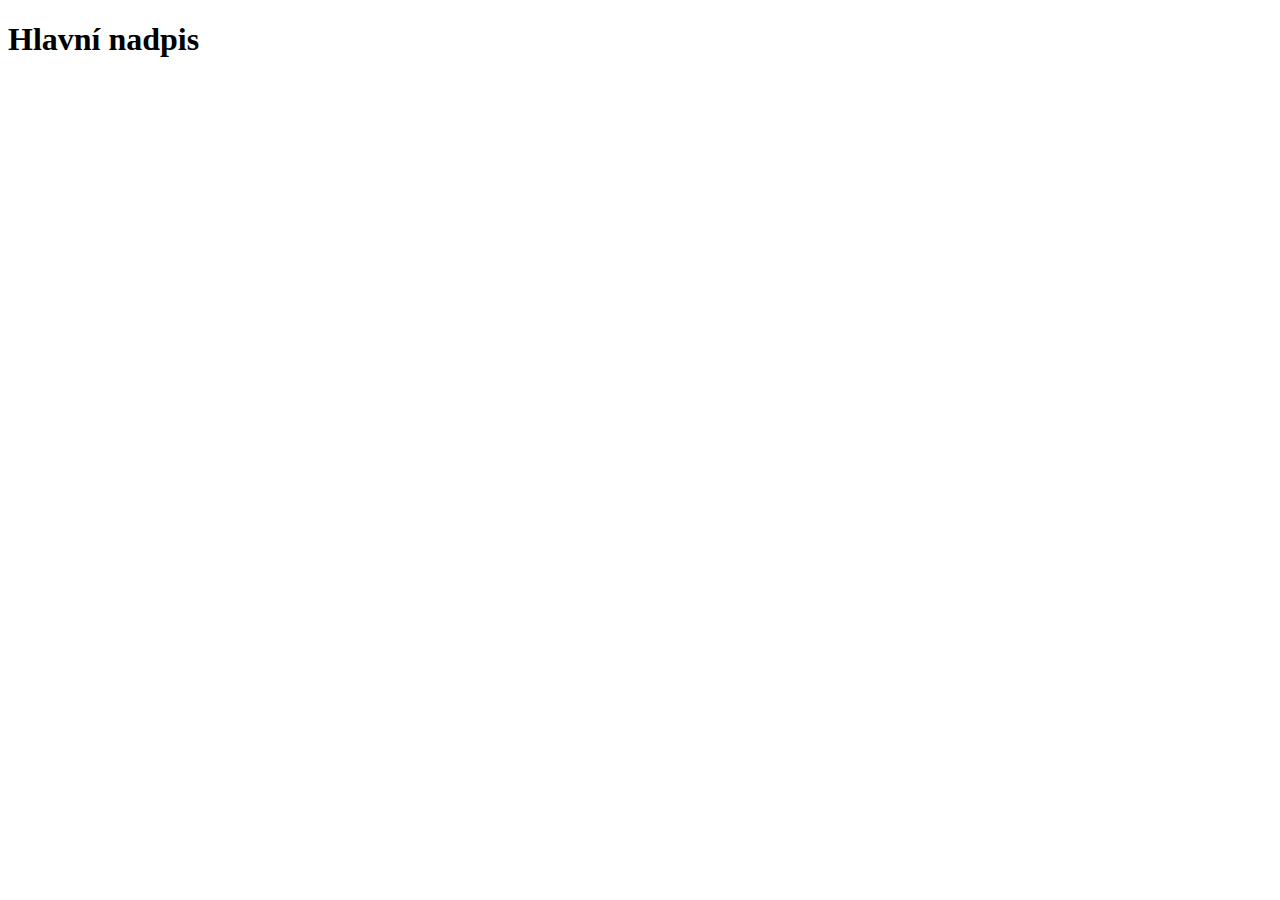
==== index.html @ 8966970f "Nahrani stylu" ====
<!DOCTYPE html>
<html lang="en">
<head>
    <meta charset="UTF-8">
    <meta http-equiv="X-UA-Compatible" content="IE=edge">
    <meta name="viewport" content="width=device-width, initial-scale=1.0">
    <title>House Fix</title>
</head>
<body>
    <h1>Hlavní nadpis</h1>
    
</body>
</html>
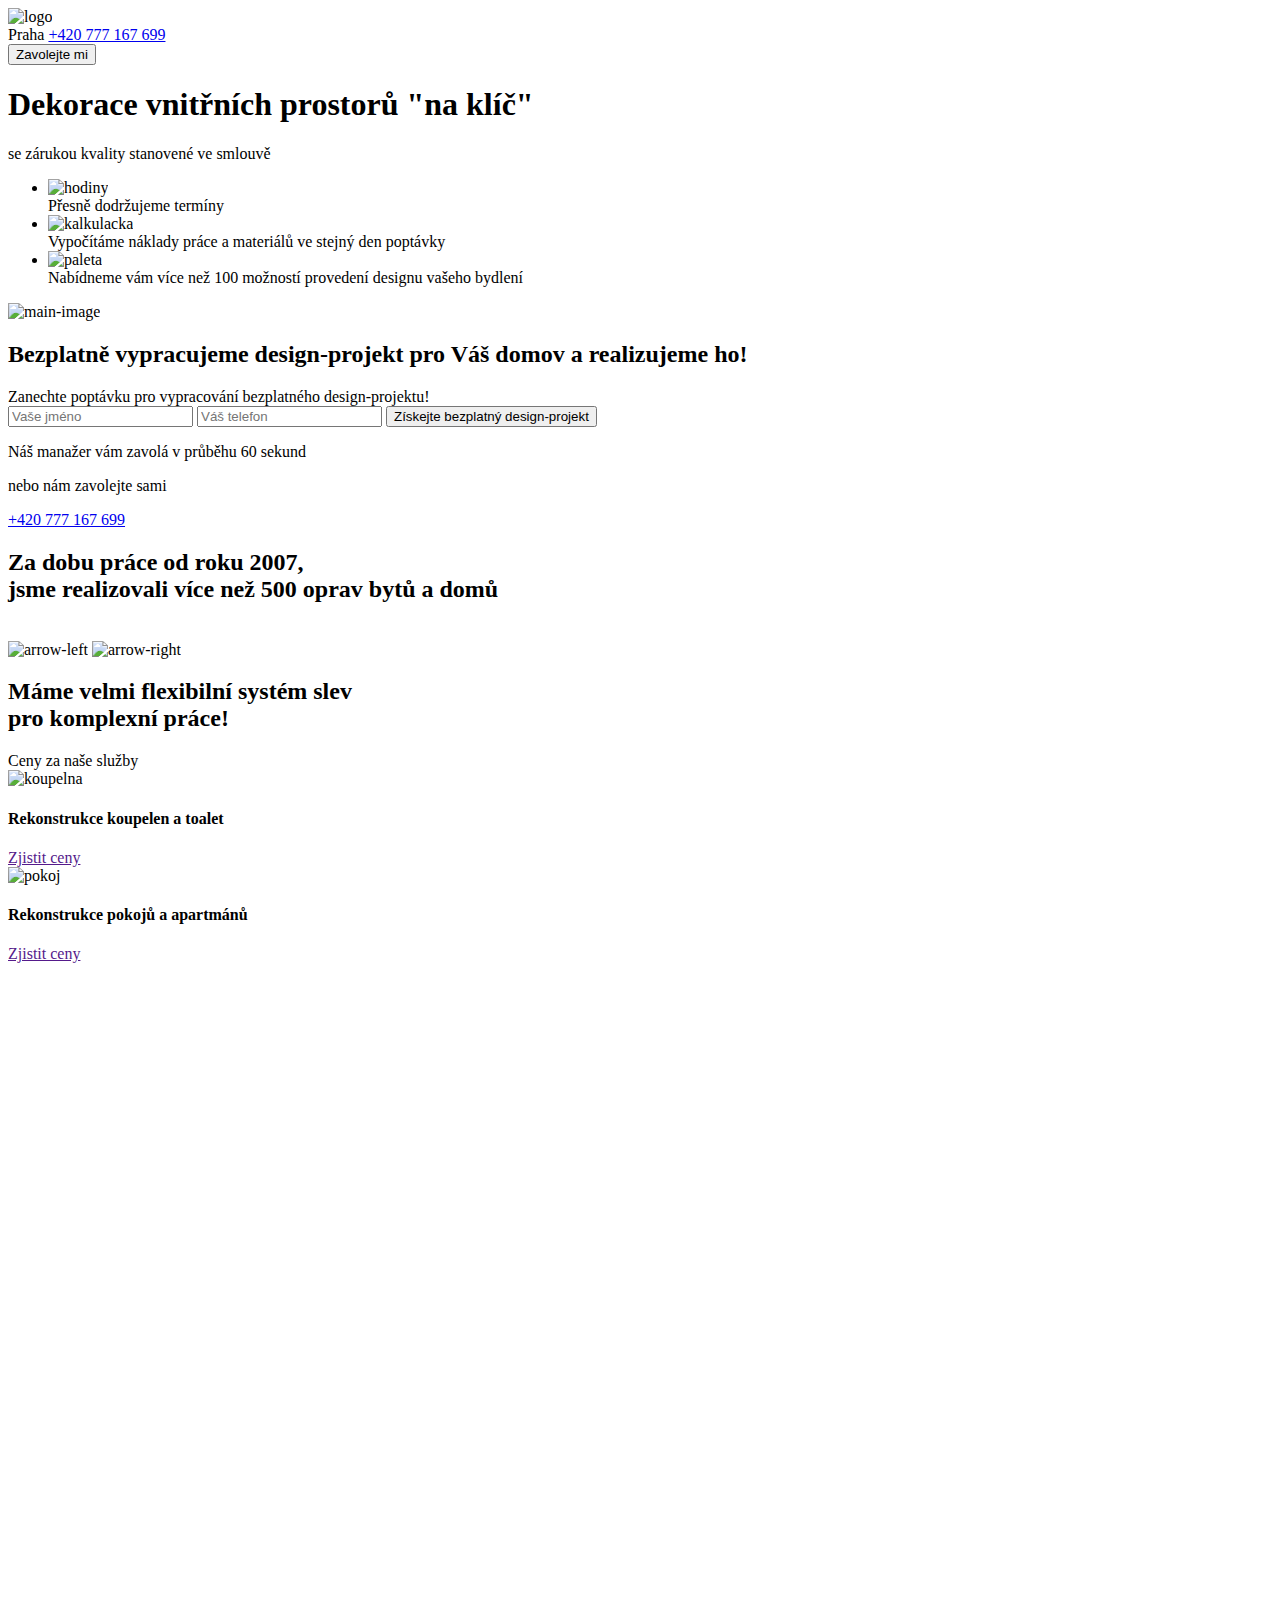
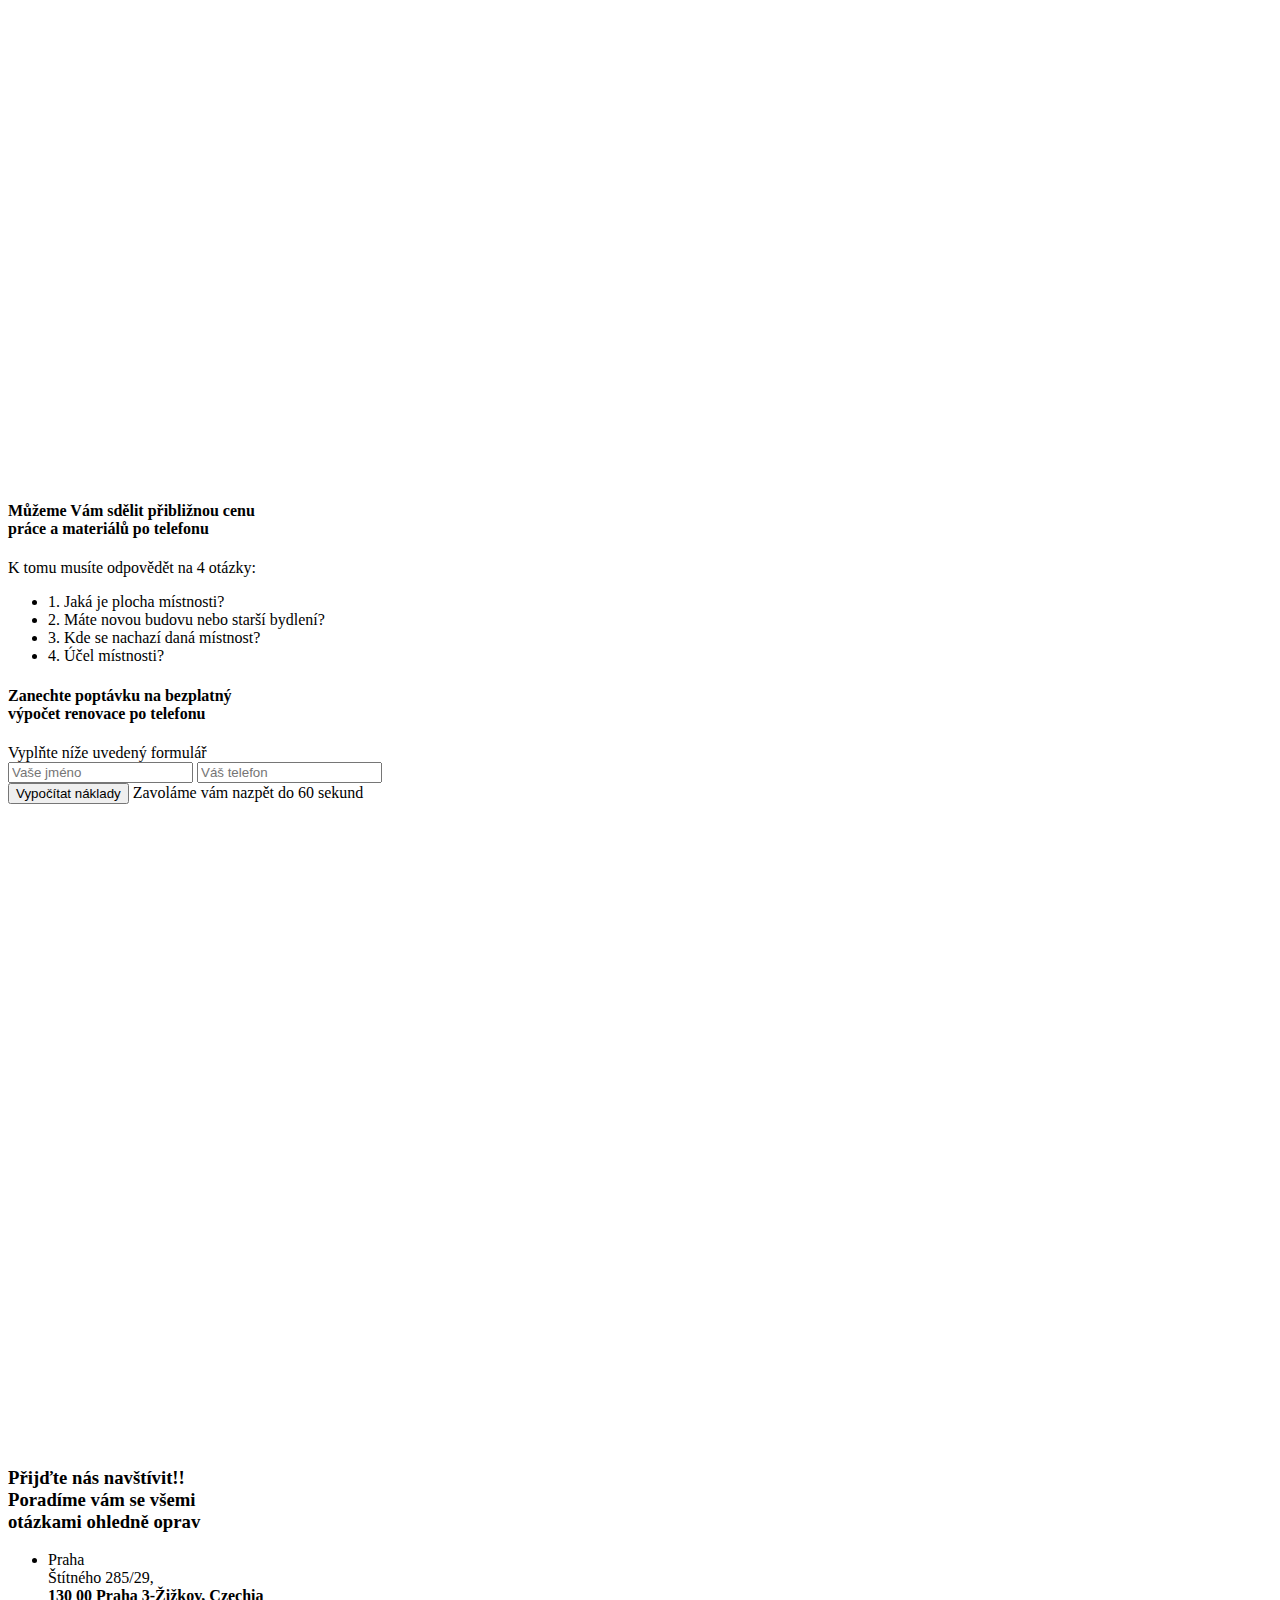
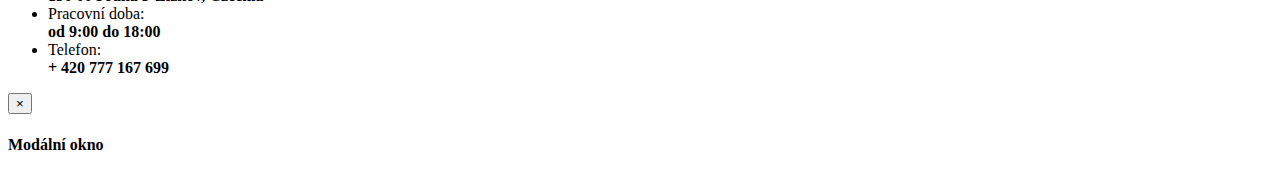
==== commit f7fadfd7: "vse ok" ====
--- a/index.html
+++ b/index.html
@@ -1,13 +1,351 @@
 <!DOCTYPE html>
-<html lang="en">
+<html lang="cz">
 <head>
     <meta charset="UTF-8">
     <meta http-equiv="X-UA-Compatible" content="IE=edge">
     <meta name="viewport" content="width=device-width, initial-scale=1.0">
     <title>House Fix</title>
+     <link rel="stylesheet" href="css/normalize.css">
+     <link rel="stylesheet" href="css/slick.css">
+     <link rel="stylesheet" href="css/style.css">
+     <link rel="stylesheet" href="css/animate.min.css">
+     <link rel="stylesheet" href="https://cdnjs.cloudflare.com/ajax/libs/font-awesome/6.2.1/css/all.min.css" integrity="sha512-MV7K8+y+gLIBoVD59lQIYicR65iaqukzvf/nwasF0nqhPay5w/9lJmVM2hMDcnK1OnMGCdVK+iQrJ7lzPJQd1w==" crossorigin="anonymous" referrerpolicy="no-referrer" />
 </head>
 <body>
-    <h1>Hlavní nadpis</h1>
-    
+    <header class="header">
+        <div class="container">
+            <div class="header-block">
+                <div class="header__logo wow animate__animated animate__bounceIn">
+                <img src="img/logo.png" alt="logo">
+                </div>
+                <div class="header-info">
+                <div class="header__contacts">
+                    <span class="header__address">Praha</span>
+                    <a href="tel:+420777167699" class="header__phone">+420 777 167 699</a>
+                </div>
+                <button class="button header__button" id="button">Zavolejte mi</button>
+            </div>
+            </div>
+        </div>
+    </header>
+
+    <main>
+        <section class="main">
+            <div class="container">
+                <div class="main-block">
+                    <div class="main-text wow animate__animated animate__backInLeft">
+                        <h1 class="main-text__title">Dekorace vnitřních prostorů "na klíč"</h1>
+                        <span class="main-text__subtitle">se zárukou kvality stanovené ve smlouvě</span>  
+                        <ul class="main-list">
+                            <li class="main-list-item">
+                                <div class="main-list__image"><img src="img/1.png" alt="hodiny"></div>
+                                <span class="main-list__text">Přesně dodržujeme termíny</span>
+                            </li>
+                            <li class="main-list-item">
+                                <div class="main-list__image"><img src="img/2.png" alt="kalkulacka"></div>
+                                <span class="main-list__text">Vypočítáme náklady práce a materiálů ve stejný den poptávky</span>
+                            </li>
+                            <li class="main-list-item">
+                                <div class="main-list__image"><img src="img/3.png" alt="paleta"></div>
+                                <span class="main-list__text">Nabídneme vám více než 100 možností provedení designu vašeho bydlení</span>
+                            </li>
+                        </ul>                         
+                    </div>
+                        <img class="main-image wow animate__animated animate__backInRight" src="img/main-image.png" alt="main-image">
+                </div>
+            </div>
+        </section>
+
+
+
+
+        <section class="offer">
+            <div class="container">
+                <div class="offer-block">
+                    <h2 class="offer-title">Bezplatně vypracujeme design-projekt pro Váš domov a realizujeme ho!</h2>
+                    <span class="offer-subtitle">Zanechte poptávku pro vypracování bezplatného design-projektu!</span>
+                    <form action="" class="form offer__form">
+                        <input type="text" class="input offer__input" placeholder="Vaše jméno">
+                        <input type="tel" class="input offer__input" placeholder="Váš telefon">
+                        <button class="button offer__button">Získejte bezplatný design-projekt</button>
+                    </form>
+                    <div class="offer-descryption">
+                        <div class="offer-desc">
+                            <p class="offer-desc">Náš manažer vám zavolá v průběhu 60 sekund</p>
+                        </div>
+                        <div class="offer-contacts">
+                            <p class="offer-text">nebo nám zavolejte sami</p>
+                            <a href="tel:+420777167699" class="offer-phone">+420 777 167 699</a>
+                        </div>
+                    </div>
+                </div>
+            </div>
+        </section>
+
+        <section class="portfolio">
+            <div class="container">
+                <h2 class="portfolio-title wow animate__animated animate__fadeInUp">Za dobu práce od roku 2007, <br> jsme realizovali více než 500 oprav bytů a domů</h2>
+                <div class="slider">
+                    <img class="slider-item" src="img/portolio1.jpg" alt="portfolio1">
+                    <img class="slider-item" src="img/portfolio2.jpg" alt="portfolio2">
+                    <img class="slider-item" src="img/portfolio3.jpg" alt="portfolio3">
+                    <img class="slider-item" src="img/portolio1.jpg" alt="portfolio1"> 
+                    <img class="slider-item" src="img/portfolio2.jpg" alt="portfolio2">
+                    <img class="slider-item" src="img/portfolio3.jpg" alt="portfolio3">
+                </div>
+                <div class="portfolio-arrows">
+                    <img class="arrow-left" src="img/arrow-left.png" alt="arrow-left">
+                    <img class="arrow-right" src="img/arrow-right.png" alt="arrow-right">
+                </div>
+            </div>
+        </section>
+
+
+
+        <section class="price">
+            <div class="container">
+                <h2 class="price-title">Máme velmi flexibilní systém slev <br> pro komplexní práce!</h2>
+                <span class="price-subtitle">Ceny za naše služby</span>
+                <div class="cards">
+                    <div class="card wow animate__animated animate__fadeInUp" data-wow-delay="0.1s">
+                        <div class="card-image">
+                            <img src="img/price1.jpg" alt="koupelna">
+                        </div>
+                        <div class="card-title">
+                            <h4>Rekonstrukce koupelen a toalet</h4>
+                        </div>
+                        <div class="card-link">
+                            <a href="">Zjistit ceny</a>
+                        </div>
+                    </div>
+                    <div class="card wow animate__animated animate__fadeInUp" data-wow-delay="0.2s">
+                        <div class="card-image">
+                            <img src="img/price2.jpg" alt="pokoj">
+                        </div>
+                        <div class="card-title">
+                            <h4>Rekonstrukce pokojů a apartmánů</h4>
+                        </div>
+                        <div class="card-link">
+                            <a href="">Zjistit ceny</a>
+                        </div>
+                    </div>
+                    <div class="card wow animate__animated animate__fadeInUp" data-wow-delay="0.3s">
+                        <div class="card-image">
+                            <img src="img/price3.jpg" alt="kancelar">
+                        </div>
+                        <div class="card-title">
+                            <h4>Výzdoba kancelářských prostorů</h4>
+                        </div>
+                        <div class="card-link">
+                            <a href="">Zjistit ceny</a>
+                        </div>
+                    </div>
+                    <div class="card wow animate__animated animate__fadeInUp" data-wow-delay="0.4s">
+                        <div class="card-image">
+                            <img src="img/price4.jpg" alt="budova">
+                        </div>
+                        <div class="card-title">
+                            <h4>Rekonstrukce v nových budovách</h4>
+                        </div>
+                        <div class="card-link">
+                            <a href="">Zjistit ceny</a>
+                        </div>
+                    </div>
+                    <div class="card wow animate__animated animate__fadeInUp" data-wow-delay="0.5s">
+                        <div class="card-image">
+                            <img src="img/price5.jpg" alt="kuchyn">
+                        </div>
+                        <div class="card-title">
+                            <h4>Renovace kuchyní</h4>
+                        </div>
+                        <div class="card-link">
+                            <a href="">Zjistit ceny</a>
+                        </div>
+                    </div>
+                    <div class="card wow animate__animated animate__fadeInUp" data-wow-delay="0.6s">
+                        <div class="card-image">
+                            <img src="img/price6.jpg" alt="chalupa">
+                        </div>
+                        <div class="card-title">
+                            <h4>Opravy chat a chalup</h4>
+                        </div>
+                        <div class="card-link">
+                            <a href="">Zjistit ceny</a>
+                        </div>
+                    </div>
+                </div>
+            </div>
+        </section>
+    
+    
+    
+
+        <section class="steps">
+            <div class="container">
+                <h2 class="steps-title wow animate__animated animate__bounceInLeft">Naši experti jsou připraveni k změření <br> kdykoli se Vám to hodí</h2>
+                <span class="steps-subtitle wow animate__animated animate__bounceInLeft"  data-wow-delay="1s" >5 kroků k renovaci</span>
+                <div class="icons">
+                    <div class="icon wow animate__animated animate__zoomInDown" data-wow-delay="1s">
+                        <div class="icon-image"><img  src="img/steps1.svg" alt="headset"></div>              
+                        <span class="icon-text">Voláte nám nebo zanecháváte požadavek</span>
+                    </div>
+                    <div class="icon wow animate__animated animate__zoomInDown" data-wow-delay="2s">
+                        <div class="icon-image"><img src="img/steps2.svg" alt="hodiny"></div>
+                        <span class="icon-text">Dohodneme se na čase pro změření vašeho objektu</span>
+                    </div>
+                    <div class="icon wow animate__animated animate__zoomInDown" data-wow-delay="3s">
+                        <div class="icon-image"><img src="img/steps3.svg" alt="penize"></div>
+                        
+                        <span class="icon-text">Vypočítáme rozpočet a schválíme ho s vámi</span>
+                    </div>
+                    <div class="icon wow animate__animated animate__zoomInDown" data-wow-delay="4s">
+                    <div class="icon-image"><img src="img/steps4.svg" alt="smlouva"></div>
+                        <span class="icon-text">Podepíšeme smlouvu a nakoupíme materiál za výhodnou cenu</span>
+                    </div>
+                    <div class="icon wow animate__animated animate__zoomInDown" data-wow-delay="5s">
+                        <div class="icon-image"><img src="img/steps5.svg" alt="cas"></div>
+                        <span class="icon-text">Provádíme opravy v uvedeném termínu</span>
+                    </div>
+                </div>
+            </div>
+        </section>
+    
+        <section class="notice">
+            <div class="container">
+                <h2 class="notice-title wow animate__animated animate__swing" data-wow-delay="3s">Oprava Vás bude stát levněji, protože <br> používáme kvalitní materiály za velkoobchodní ceny</h2>
+            </div>
+        </section>  
+        
+        
+        <section class="benefits">
+            <div class="container">
+                <div class="benefits-block wow animate__animated animate__lightSpeedInLeft">
+                    <div class="benefit">
+                        <span class="benefit-text">Pomůžeme vám zakoupit veškeré materiály za velkoobchodní ceny u pro prověřených dodavatelů</span>
+                        <img class="benefit-image" src="img/benefits1.png" alt="benefits1">
+                    </div>
+                    <div class="benefit">
+                        <span class="benefit-text">Uděláme Vám <strong>maximální slevu</strong>  u našich partnerů na nákup materiálů</span>
+                        <img class="benefit-image" src="img/benefits2.png" alt="benefits2">
+                    </div>
+                    <div class="benefit">
+                        <span class="benefit-text">Vše, co nedokážete najít v obchodech - pomůžeme objednat <strong>u prověřených dodavatelů</strong></span>
+                        <img class="benefit-image" src="img/benefits3.png" alt="benefits3">
+                    </div>
+                </div>
+                <div class="documents">
+                    <h2 class="documents-title wow animate__animated animate__jackInTheBox">Všechny naše povinnosti jsou <br> detailně propsané ve smlouvě</h2>
+                    <div class="documents-block wow animate__animated animate__rollIn">
+                        <div class="document">
+                            <img class="document-image" src="img/documents1 (1).png" alt="document1">
+                            <span class="document-text"><br> Záruka kvality <br> provedené práce</span>
+                        </div>
+                        <div class="document">
+                            <img class="document-image" src="img/documents2 (1).png" alt="document2">
+                            <span class="document-text"><br> Záruka na fixované ceny <br> Druhy práce a jejich ceny <br> jsou propsané ve smlouvě</span>
+                        </div>
+                        <div class="document">
+                            <img class="document-image" src="img/documents3 (1).png" alt="document3">
+                            <span class="document-text"><br> Garance na přesné dodržení <br> termínů a zodpovědnosti <br> za nesplnění</span>
+                        </div>
+                    </div>
+                </div>
+            </div>
+        </section>
+        <section class="brief">
+            <div class="container">
+                <div class="brief-block">
+                    <div class="brief-interview">
+                        <h4 class="brief-title">Můžeme Vám sdělit přibližnou cenu <br> práce a materiálů po telefonu</h4>
+                        <p class="brief-subtitle">K tomu musíte odpovědět na 4 otázky:</p>
+                        <div class="interview-list">
+                        <ul class="list">
+                            <li class="list-item">
+                                <span class="list-item__counter">
+                                    1.
+                                </span>
+                                <span class="list-item__text">
+                                    Jaká je plocha místnosti?
+                                </span>
+                            </li>
+                            <li class="list-item">
+                                <span class="list-item__counter">
+                                    2.
+                                </span>
+                                <span class="list-item__text">
+                                    Máte novou budovu nebo starší bydlení?
+                                </span>
+                            </li>
+                            <li class="list-item">
+                                <span class="list-item__counter">
+                                    3.
+                                </span>
+                                <span class="list-item__text">
+                                    Kde se nachazí daná místnost?
+                                </span>
+                            </li>
+                            <li class="list-item">
+                                <span class="list-item__counter">
+                                    4.
+                                </span>
+                                <span class="list-item__text">
+                                    Účel místnosti?
+                                </span>
+                            </li>
+                        </ul>
+                        </div>
+                    </div>
+                    <div class="brief-form">
+                        <h4 class="form-title">Zanechte poptávku na bezplatný <br> výpočet renovace po telefonu</h4>
+                        <span class="form-subtitle">Vyplňte níže uvedený formulář</span>
+                        <form action="#">
+                            <input type="text" class="form-name" placeholder="Vaše jméno">
+                            <input type="tel" class="form-tel" placeholder="Váš telefon">
+                        </form>
+                        <button class="button form-btn">Vypočítat náklady</button>
+                        <span class="form-desc"> Zavoláme vám nazpět do 60 sekund</span>
+                    </div>
+                </div>
+            </div>
+        </section>
+    </main>
+    <footer class="footer">
+        <div class="map">
+            <iframe src="https://www.google.com/maps/embed?pb=!1m18!1m12!1m3!1d2560.058254444796!2d14.450041615837364!3d50.08519617942674!2m3!1f0!2f0!3f0!3m2!1i1024!2i768!4f13.1!3m3!1m2!1s0x470b949f25df712b%3A0xfeb8d30581d5761a!2zxaB0w610bsOpaG8gMjg1LzI5LCAxMzAgMDAgUHJhaGEgMy3FvWnFvmtvdg!5e0!3m2!1scs!2scz!4v1669896744304!5m2!1scs!2scz" width="100%" height="640" style="border:0;" allowfullscreen="" loading="lazy" referrerpolicy="no-referrer-when-downgrade"></iframe>
+        </div>
+        <div class="container">
+            <div class="contacts-block">
+                <div class="contacts">
+                    <h3 class="contacts-title">Přijďte nás navštívit!! <br> Poradíme vám se všemi <br>  otázkami ohledně oprav</h3>
+                    <ul class="contacts-list">
+                        <li class="list-item">
+                            <i class="fa-solid fa-location-dot list-item__icon"></i>
+                            <span class="list-item__txt">Praha <br> Štítného 285/29, <br><strong>130 00 Praha 3-Žižkov, Czechia</strong></span>
+                        </li>
+                        <li class="list-item">
+                            <i class="fa-solid fa-clock list-item__icon"></i>
+                            <span class="list-item__txt">Pracovní doba: <br><strong>od 9:00 do 18:00</strong></span>
+                        </li>
+                        <li class="list-item">
+                            <i class="fa-solid fa-mobile list-item__icon"></i>
+                            <span class="list-item__txt">Telefon: <br><strong>+ 420 777 167 699</strong></span>
+                        </li>
+                    </ul>
+                </div>
+            </div>
+        </div>
+    </footer>
+    
+<div class="modal" id="modal">
+    <div class="modal-dialog">
+        <button class="modal-dialog__close" id="close">&times;</button>
+        <h4 class="modal-dialog__tile">Modální okno</h4>
+    </div>
+</div>
+
+<script src="https://code.jquery.com/jquery-3.6.1.min.js"></script>
+<script src="../js/slick.min.js"></script>
+<script src="../js/wow.min.js"></script>
+<script src="../js/main.js"></script>
 </body>
 </html>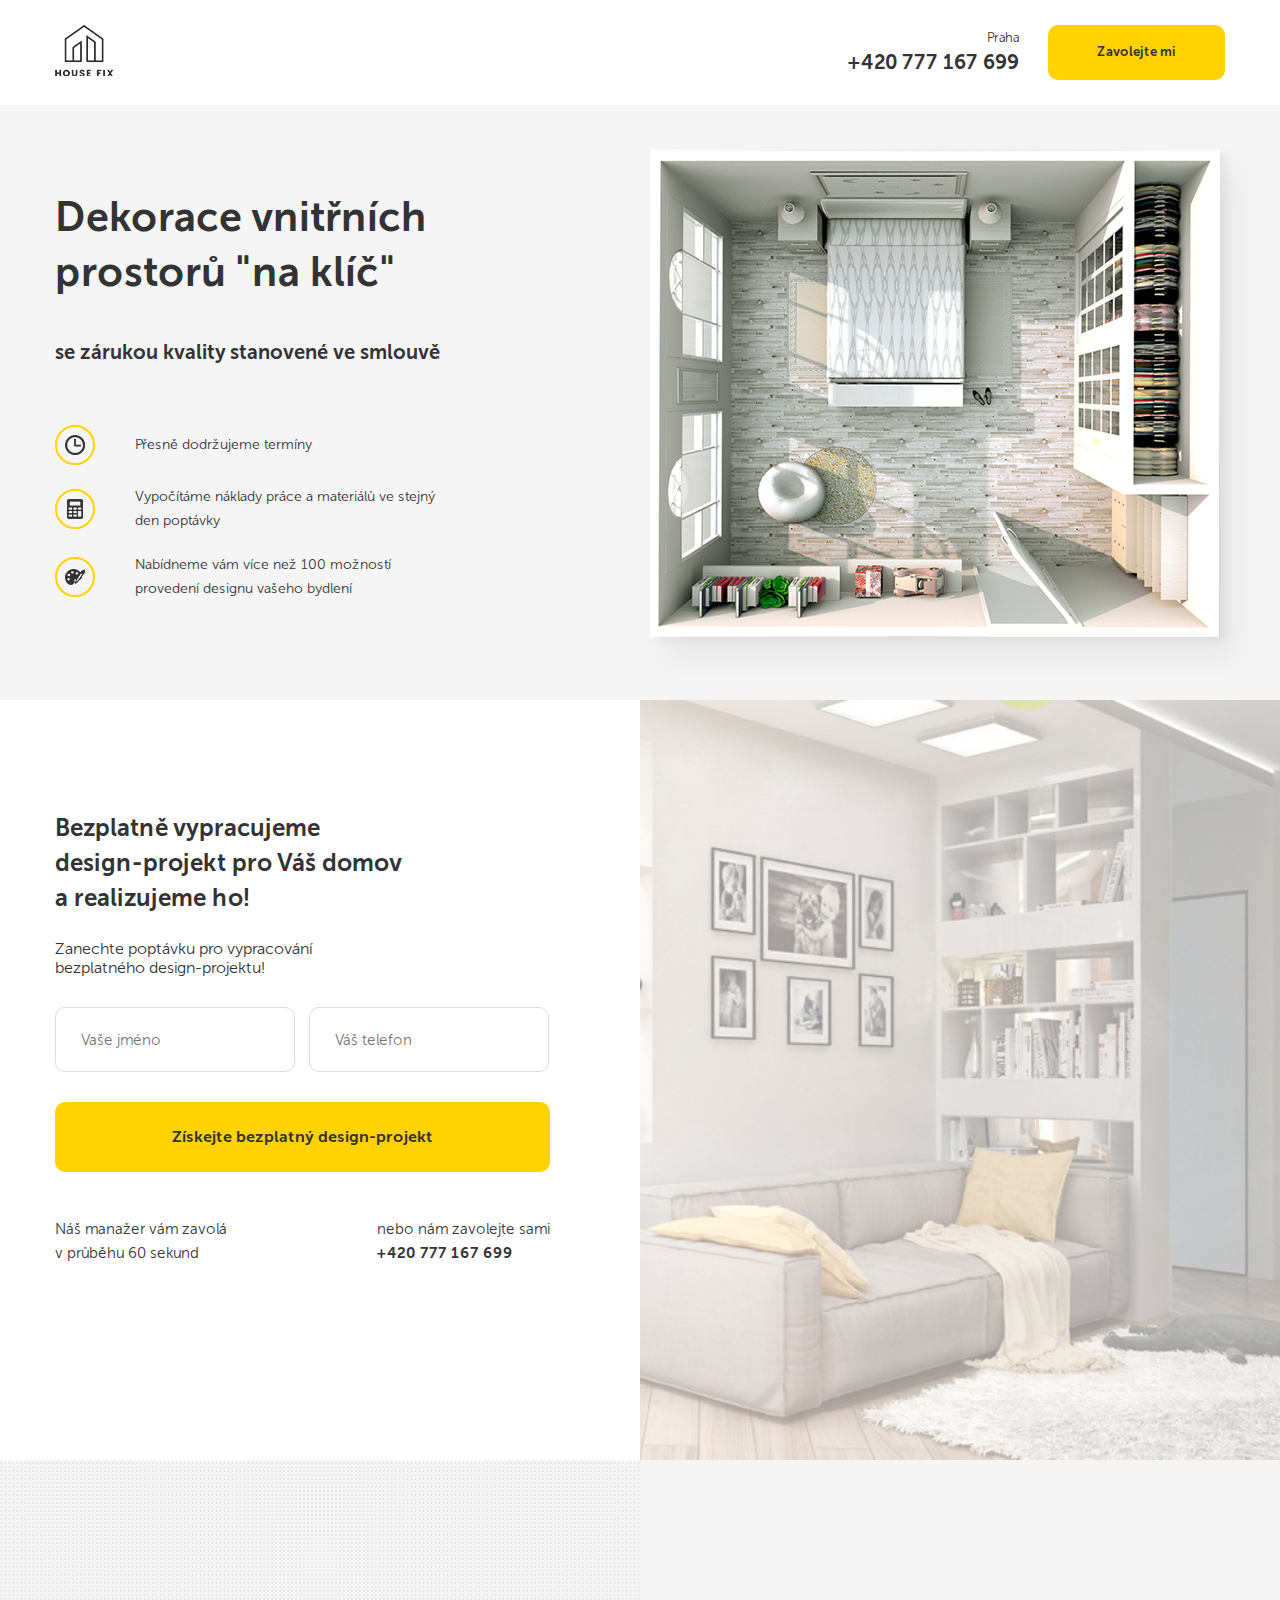
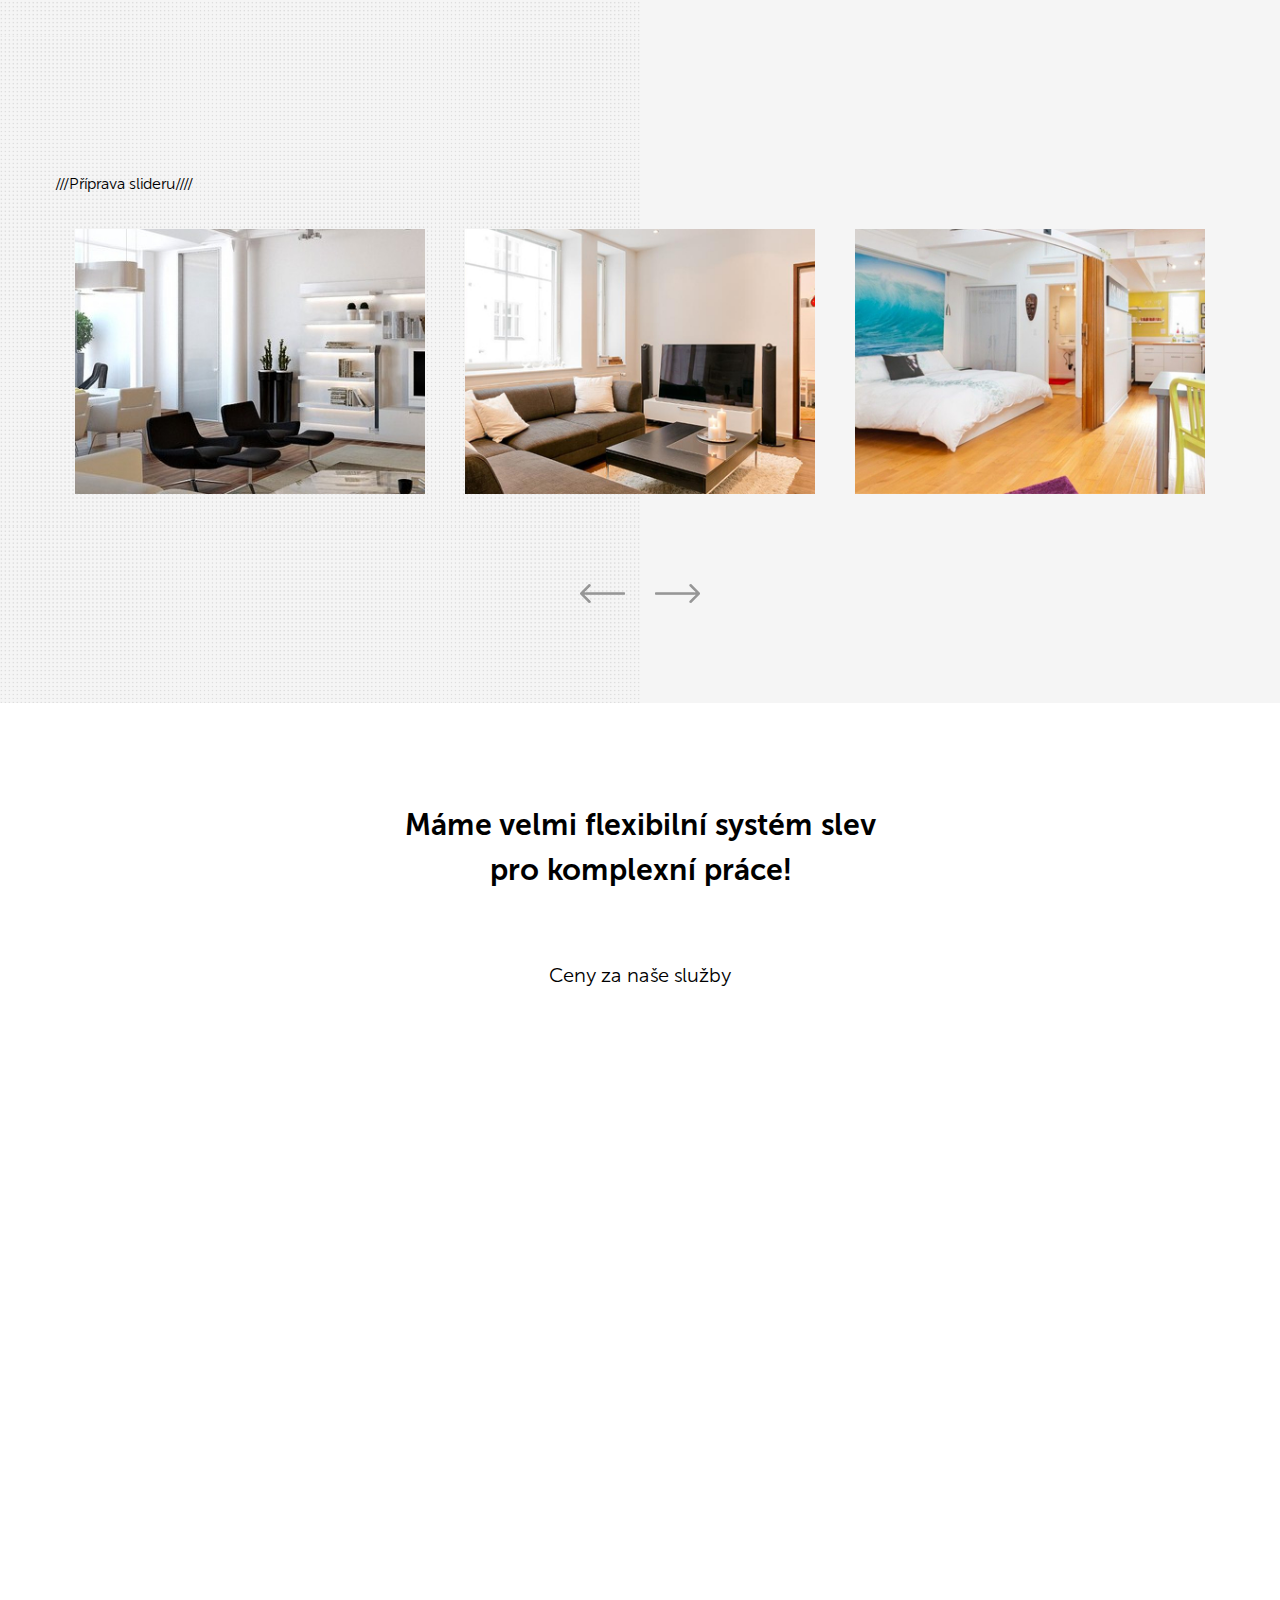
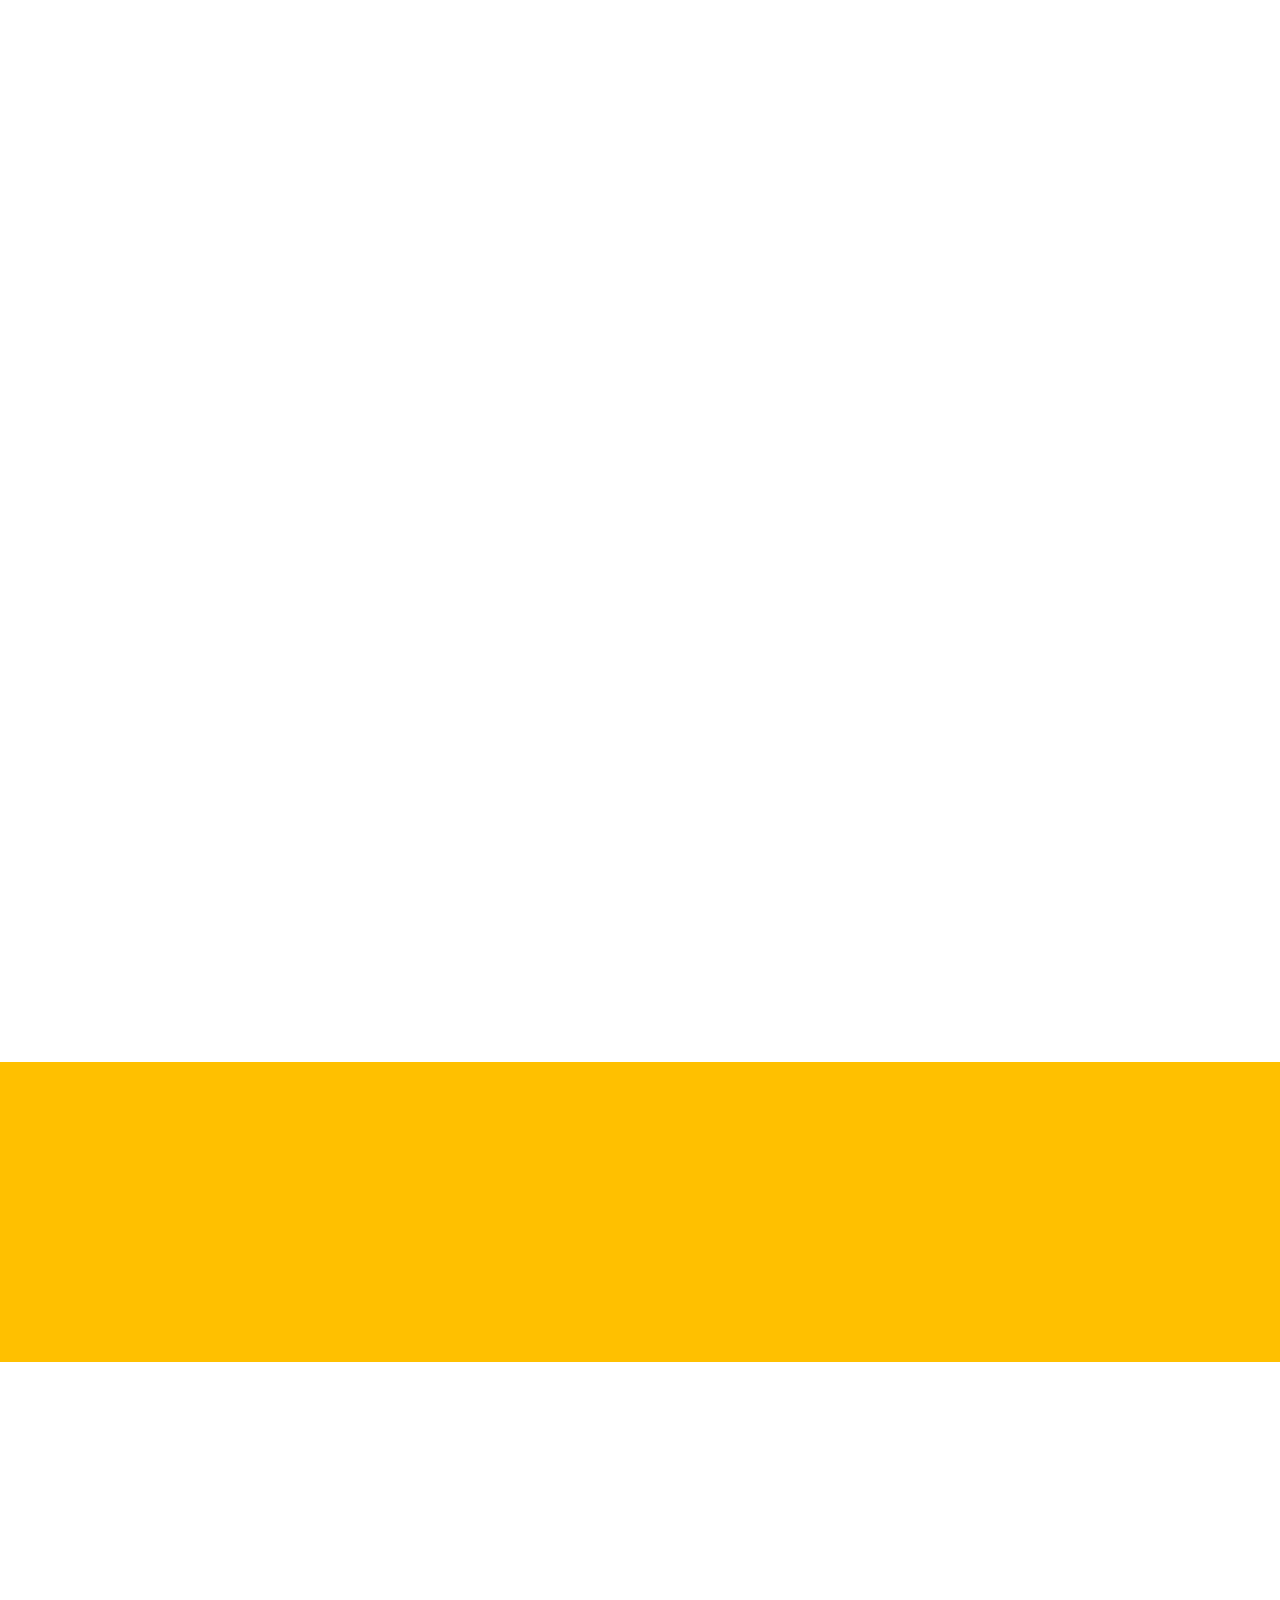
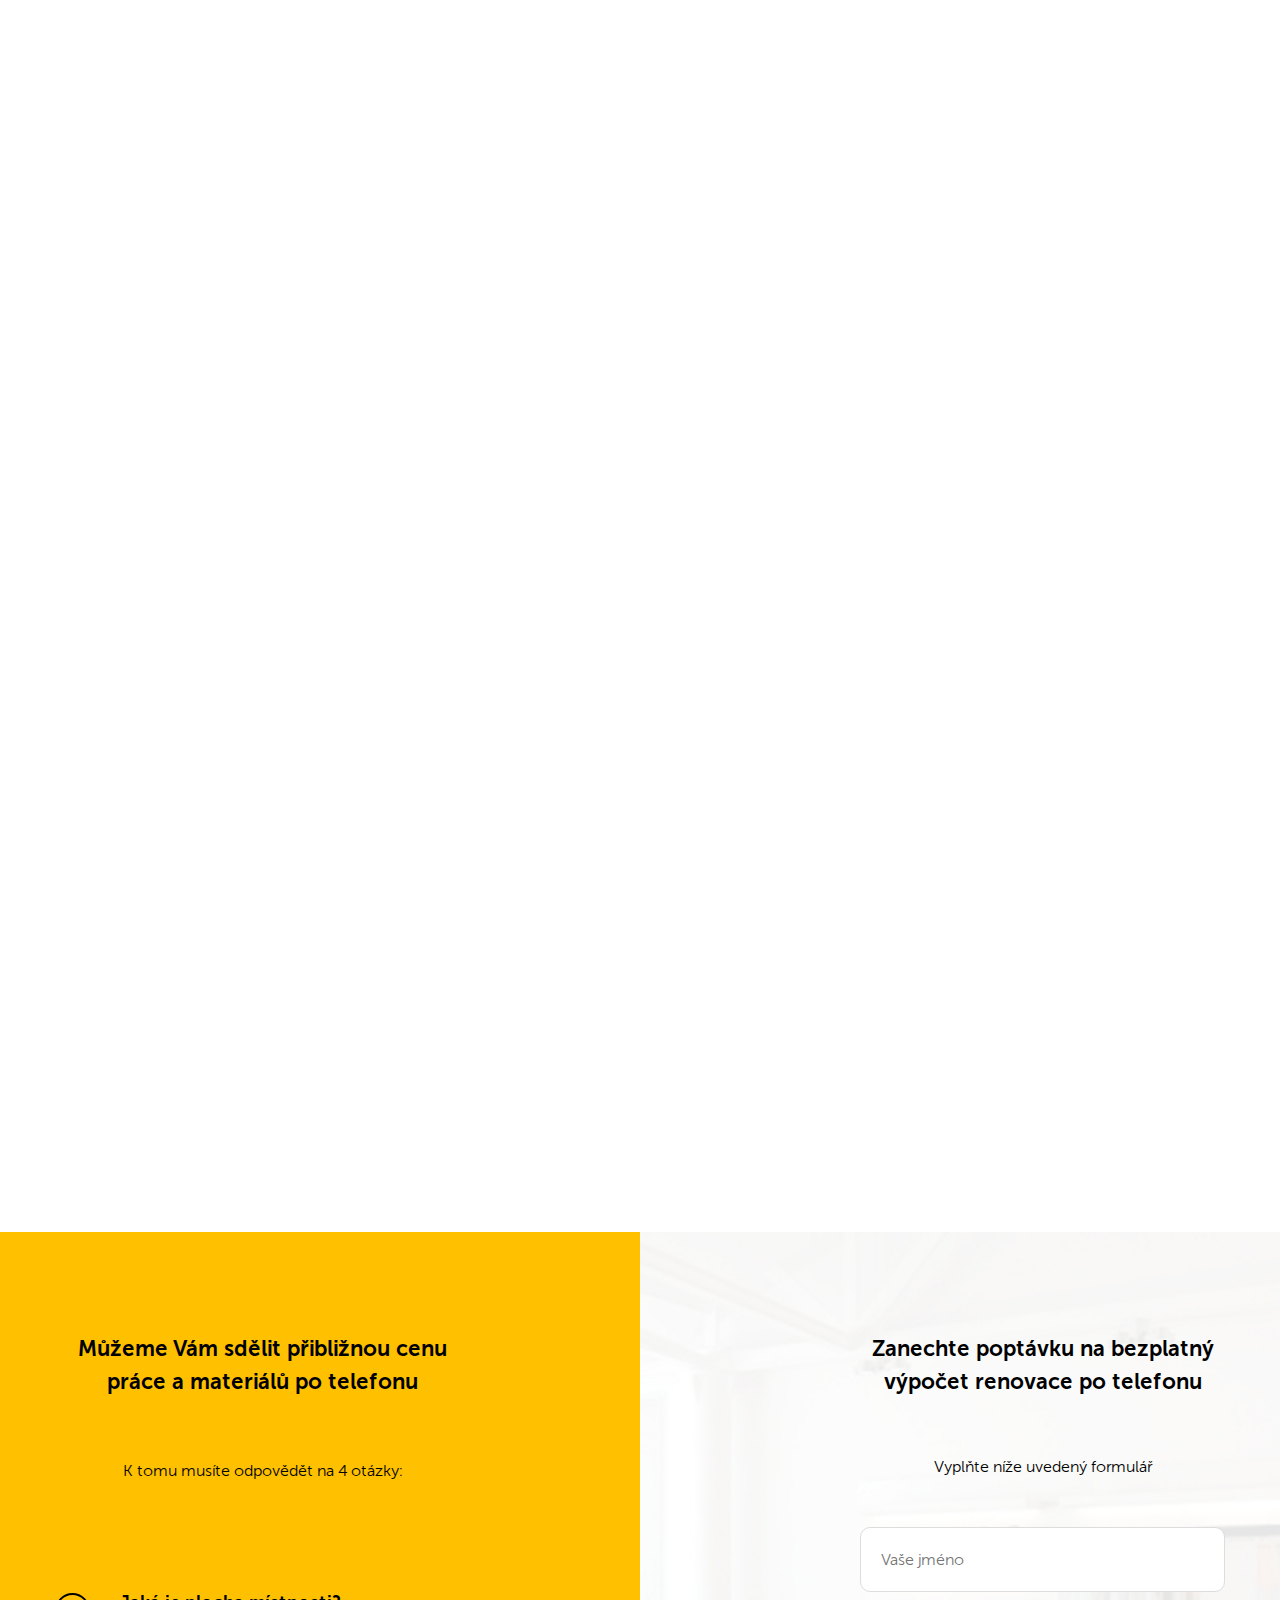
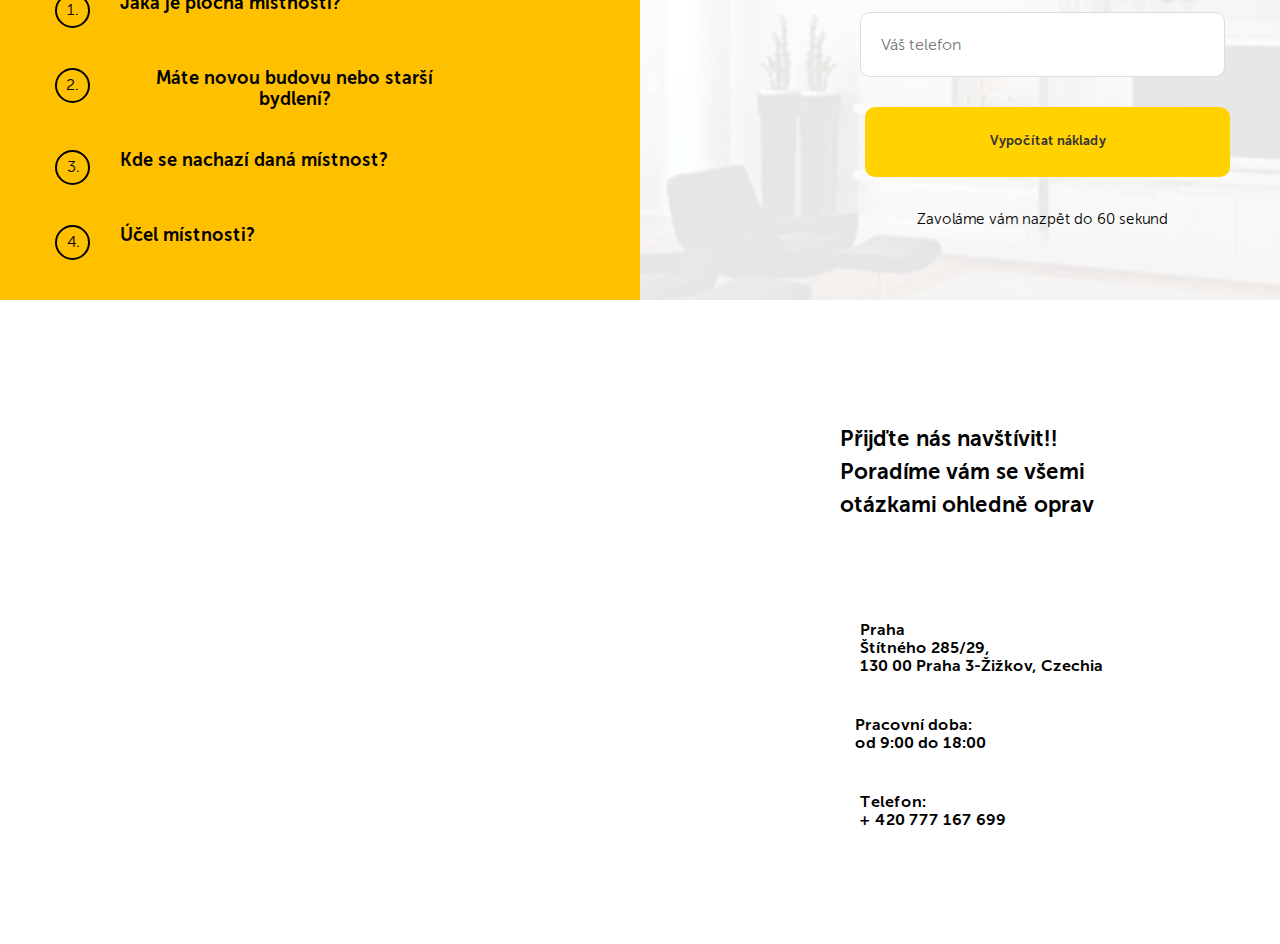
==== commit b1168767: "opravy" ====
--- a/index.html
+++ b/index.html
@@ -82,9 +82,10 @@
             </div>
         </section>
 
-        <section class="portfolio">
+        <section class="portfolio" >
             <div class="container">
                 <h2 class="portfolio-title wow animate__animated animate__fadeInUp">Za dobu práce od roku 2007, <br> jsme realizovali více než 500 oprav bytů a domů</h2>
+                <p>///Příprava slideru////</p>
                 <div class="slider">
                     <img class="slider-item" src="img/portolio1.jpg" alt="portfolio1">
                     <img class="slider-item" src="img/portfolio2.jpg" alt="portfolio2">
--- a/css/style.css
+++ b/css/style.css
@@ -0,0 +1,1120 @@
+@font-face {
+  font-family: "Museo Sans Light";
+  src: url("../fonts/MuseoSansCyrl-300.eot");
+  src: url("../fonts/MuseoSansCyrl-300.eot?#iefix") format("embedded-opentype"), url("../fonts/MuseoSansCyrl-300.woff") format("woff"), url("../fonts/MuseoSansCyrl-300.ttf") format("truetype");
+  font-weight: normal;
+  font-style: normal;
+}
+@font-face {
+  font-family: "Museo Sans Bold";
+  src: url("../fonts/MuseoSansCyrl-700.eot");
+  src: url("../fonts/MuseoSansCyrl-700.eot?#iefix") format("embedded-opentype"), url("../fonts/MuseoSansCyrl-700.woff") format("woff"), url("../fonts/MuseoSansCyrl-700.ttf") format("truetype");
+  font-weight: normal;
+  font-style: normal;
+}
+* {
+  -webkit-box-sizing: border-box;
+          box-sizing: border-box;
+}
+
+body {
+  font-family: "Museo Sans Light";
+  font-weight: 300;
+}
+
+.container {
+  max-width: 1170px;
+  width: 96%;
+  margin: auto;
+}
+@media (max-width: 640px) {
+  .container {
+    width: 90%;
+  }
+}
+
+.header__logo {
+  cursor: pointer;
+}
+.header__logo:hover {
+  background-color: #f2f2f2;
+}
+.header-block {
+  display: -webkit-box;
+  display: -ms-flexbox;
+  display: flex;
+  -webkit-box-pack: justify;
+      -ms-flex-pack: justify;
+          justify-content: space-between;
+  -webkit-box-align: center;
+      -ms-flex-align: center;
+          align-items: center;
+  margin-top: 25px;
+  margin-bottom: 25px;
+}
+.header-info {
+  display: -webkit-box;
+  display: -ms-flexbox;
+  display: flex;
+  text-align: right;
+}
+.header__contacts {
+  display: -webkit-box;
+  display: -ms-flexbox;
+  display: flex;
+  -webkit-box-orient: vertical;
+  -webkit-box-direction: normal;
+      -ms-flex-direction: column;
+          flex-direction: column;
+  margin-right: 29px;
+  -webkit-box-pack: center;
+      -ms-flex-pack: center;
+          justify-content: center;
+}
+@media (max-width: 640px) {
+  .header__contacts {
+    display: none;
+  }
+}
+.header__phone {
+  font-size: 20px;
+  color: #333333;
+  text-decoration: none;
+  text-align: right;
+  font-family: "Museo Sans Bold";
+  font-weight: 700;
+}
+.header__address {
+  font-size: 13px;
+  color: #333333;
+  margin-bottom: 5px;
+  display: block;
+}
+
+.button {
+  border-radius: 10px;
+  background-color: #ffd200;
+  font-size: 13px;
+  color: #333333;
+  border: none;
+  padding: 20px 49px;
+  cursor: pointer;
+  font-family: "Museo Sans Bold";
+  font-weight: 700;
+}
+.button:hover {
+  background-color: #ffdb33;
+}
+
+.main {
+  background-color: #f5f5f5;
+}
+.main-block {
+  display: -webkit-box;
+  display: -ms-flexbox;
+  display: flex;
+  background-color: #f5f5f5;
+  padding: 40px 0 15px 0;
+}
+@media (max-width: 1200px) {
+  .main-block {
+    -webkit-box-orient: vertical;
+    -webkit-box-direction: normal;
+        -ms-flex-direction: column;
+            flex-direction: column;
+  }
+}
+.main-image {
+  margin-right: -55px;
+}
+@media (max-width: 1200px) {
+  .main-image {
+    width: 100%;
+  }
+}
+.main-text {
+  -ms-flex-preferred-size: 50%;
+      flex-basis: 50%;
+}
+@media (max-width: 1200px) {
+  .main-text {
+    margin-bottom: 30px;
+  }
+}
+@media (max-width: 640px) {
+  .main-text {
+    margin-bottom: 15px;
+  }
+}
+.main-text__title {
+  font-family: "Museo Sans Bold";
+  font-weight: 700;
+  font-size: 41px;
+  line-height: 55px;
+  padding-right: 200px;
+  color: #333333;
+  margin-bottom: 20px;
+  margin-top: 45px;
+}
+@media (max-width: 1200px) {
+  .main-text__title {
+    padding-right: 10px;
+  }
+}
+@media (max-width: 1200px) and (max-width: 640px) {
+  .main-text__title {
+    font-size: 30px;
+    line-height: 1.4;
+    margin-bottom: 0;
+  }
+}
+.main-text__subtitle {
+  font-family: "Museo Sans Bold";
+  font-weight: 700;
+  font-size: 20px;
+  line-height: 65px;
+  color: #333333;
+  margin-right: 180px;
+  margin-bottom: 65px;
+}
+@media (max-width: 640px) {
+  .main-text__subtitle {
+    font-size: 16px;
+    margin: 0 0 0 0;
+  }
+}
+.main-list {
+  padding: 0;
+  margin: 40px 0 0 0;
+}
+@media (max-width: 640px) {
+  .main-list {
+    margin: 20px 0 0 0;
+  }
+}
+.main-list-item {
+  display: -webkit-box;
+  display: -ms-flexbox;
+  display: flex;
+  -webkit-box-align: center;
+      -ms-flex-align: center;
+          align-items: center;
+  margin-bottom: 20px;
+}
+.main-list-item:last-child {
+  margin-bottom: 0;
+}
+@media (max-width: 640px) {
+  .main-list-item {
+    margin-bottom: 15px;
+  }
+}
+.main-list__image {
+  margin-right: 40px;
+  width: 40px;
+  height: 40px;
+  border-radius: 20px;
+  border: 2px solid #ffd200;
+  display: -webkit-box;
+  display: -ms-flexbox;
+  display: flex;
+  -webkit-box-pack: center;
+      -ms-flex-pack: center;
+          justify-content: center;
+  -webkit-box-align: center;
+      -ms-flex-align: center;
+          align-items: center;
+}
+.main-list__text {
+  font-size: 14px;
+  line-height: 24px;
+  color: #333333;
+  max-width: 300px;
+}
+@media (max-width: 640px) {
+  .main-list__text {
+    font-size: 12px;
+    max-width: 250px;
+  }
+}
+
+.offer {
+  padding: 90px 0;
+  background: url("../img/offer-bg.jpg") no-repeat;
+  background-position: center right;
+  background-size: contain;
+  position: relative;
+}
+@media (max-width: 1200px) {
+  .offer {
+    background-size: cover;
+  }
+}
+@media (max-width: 768px) {
+  .offer {
+    background: #fff;
+  }
+}
+.offer::before {
+  content: "";
+  width: 50%;
+  height: 100%;
+  position: absolute;
+  background-color: white;
+  top: 0;
+  left: 0;
+}
+.offer-block {
+  width: 50%;
+  padding-right: 90px;
+  position: relative;
+}
+@media (max-width: 768px) {
+  .offer-block {
+    width: 100%;
+    padding: 0;
+  }
+}
+.offer-title {
+  font-size: 24px;
+  line-height: 35px;
+  color: #333333;
+  font-family: "Museo Sans Bold";
+  font-weight: 700;
+  max-width: 350px;
+  margin-bottom: 25px;
+}
+.offer-subtitle {
+  font-size: 16px;
+  color: #333333;
+  text-align: left;
+  font-family: "Museo Sans Light";
+  font-weight: 300;
+  display: block;
+  max-width: 270px;
+  margin-bottom: 30px;
+}
+.offer__input {
+  border-radius: 10px;
+  border: 1px solid #dddddd;
+  font-size: 15px;
+  width: 240px;
+  height: 65px;
+  padding-left: 25px;
+  margin-bottom: 30px;
+}
+@media (max-width: 1200px) {
+  .offer__input {
+    width: 100%;
+    margin-bottom: 15px;
+  }
+}
+.offer__input:first-child {
+  margin-right: 10px;
+}
+.offer__button {
+  font-size: 16px;
+  width: 100%;
+  height: 70px;
+  margin-bottom: 30px;
+}
+@media (max-width: 1200px) {
+  .offer__button {
+    font-size: 13px;
+  }
+}
+@media (max-width: 768px) {
+  .offer__button {
+    font-size: 16px;
+  }
+}
+.offer-descryption {
+  display: -webkit-box;
+  display: -ms-flexbox;
+  display: flex;
+  -webkit-box-pack: column;
+      -ms-flex-pack: column;
+          justify-content: column;
+  -webkit-box-pack: justify;
+      -ms-flex-pack: justify;
+          justify-content: space-between;
+  margin-bottom: 90px;
+}
+@media (max-width: 375px) {
+  .offer-descryption {
+    display: block;
+  }
+}
+.offer-desc {
+  max-width: 175px;
+  line-height: 24px;
+  font-size: 15px;
+  color: #333333;
+  font-family: "Museo Sans Light";
+  font-weight: 300;
+}
+@media (max-width: 375px) {
+  .offer-desc {
+    margin-bottom: 0;
+  }
+}
+.offer-text {
+  margin-bottom: 0;
+  font-size: 15px;
+  line-height: 24px;
+  color: #333333;
+  font-family: "Museo Sans Light";
+  font-weight: 300;
+}
+@media (max-width: 375px) {
+  .offer-text {
+    margin-top: 15px;
+  }
+}
+.offer-phone {
+  text-decoration: none;
+  font-size: 15px;
+  line-height: 24px;
+  font-family: "Museo Sans Bold";
+  font-weight: 700;
+  color: #333333;
+}
+
+.portfolio {
+  padding: 100px 0;
+  background: #f5f5f5 url("../img/portfolio-pozadi.png") left repeat-y;
+  background-size: 50%;
+}
+.portfolio-title {
+  font-size: 30px;
+  font-family: "Museo Sans Bold";
+  font-weight: 700;
+  line-height: 45px;
+  text-align: center;
+  margin-bottom: 100px;
+  color: #333333;
+}
+.portfolio-arrows {
+  max-width: 120px;
+  -webkit-box-pack: justify;
+      -ms-flex-pack: justify;
+          justify-content: space-between;
+  display: -webkit-box;
+  display: -ms-flexbox;
+  display: flex;
+  margin: auto;
+  margin-top: 70px;
+}
+
+.slider-item {
+  margin: auto;
+  padding: 20px;
+}
+
+.arrow-left, .arrow-right {
+  cursor: pointer;
+}
+
+.price-title {
+  font-size: 30px;
+  line-height: 45px;
+  text-align: center;
+  font-family: "Museo Sans Bold";
+  font-weight: 700;
+  color: #000;
+  margin-top: 100px;
+  margin-bottom: 60px;
+}
+.price-subtitle {
+  font-size: 20px;
+  line-height: 45px;
+  text-align: center;
+  display: block;
+  font-family: "Museo Sans Light";
+  font-weight: 300;
+  color: #000;
+  margin-bottom: 60px;
+}
+
+.cards {
+  display: -webkit-box;
+  display: -ms-flexbox;
+  display: flex;
+  -ms-flex-wrap: wrap;
+      flex-wrap: wrap;
+  -webkit-box-pack: justify;
+      -ms-flex-pack: justify;
+          justify-content: space-between;
+}
+
+.card {
+  text-align: center;
+  border: 1px solid #e8e8e8;
+  margin-bottom: 30px;
+}
+@media (max-width: 1024px) {
+  .card {
+    display: block;
+    margin: auto;
+    margin-bottom: 30px;
+  }
+}
+.card:hover {
+  -webkit-box-shadow: 0 20px 25px rgba(0, 0, 0, 0.1);
+          box-shadow: 0 20px 25px rgba(0, 0, 0, 0.1);
+  -webkit-transition: 0.5s;
+  transition: 0.5s;
+}
+.card:hover .card-image::before {
+  opacity: 1;
+  -webkit-transition: 0.5s;
+  transition: 0.5s;
+}
+.card-image {
+  position: relative;
+}
+.card-image img {
+  display: block;
+}
+@media (max-width: 380px) {
+  .card-image img {
+    width: 100%;
+  }
+}
+.card-image:before {
+  content: "";
+  position: absolute;
+  height: 100%;
+  width: 100%;
+  background-image: -webkit-gradient(linear, left bottom, left top, from(#ffd200), to(rgba(255, 255, 255, 0)));
+  background-image: linear-gradient(to top, #ffd200 0%, rgba(255, 255, 255, 0) 100%);
+  opacity: 0;
+  top: 0;
+  left: 0;
+}
+.card-title {
+  margin-bottom: 40px;
+  font-size: 18px;
+  font-family: "Museo Sans Light";
+  font-weight: 300;
+  line-height: 45px;
+  color: #000;
+}
+.card-link {
+  margin: 40px;
+}
+.card-link a {
+  text-decoration: none;
+  display: inline-block;
+  font-family: "Museo Sans Bold";
+  font-weight: 700;
+  color: #333333;
+  position: relative;
+}
+.card-link a:hover:after {
+  height: 8px;
+}
+.card-link a:after {
+  content: "";
+  width: 100%;
+  position: absolute;
+  z-index: -1;
+  bottom: -4px;
+  left: 0;
+  height: 3px;
+  background-color: #ffd200;
+  display: block;
+  -webkit-transition: 0.5s;
+  transition: 0.5s;
+}
+
+.steps-title {
+  font-size: 30px;
+  line-height: 45px;
+  text-align: center;
+  font-family: "Museo Sans Bold";
+  font-weight: 700;
+  color: #000;
+  margin-top: 130px;
+  margin-bottom: 40px;
+}
+@media (max-width: 768px) {
+  .steps-title {
+    margin-top: 55px;
+  }
+}
+@media (max-width: 321px) {
+  .steps-title {
+    font-size: 27px;
+  }
+}
+.steps-subtitle {
+  font-size: 20px;
+  line-height: 45px;
+  font-family: "Museo Sans Light";
+  font-weight: 300;
+  color: #000;
+  text-align: center;
+  display: block;
+  margin-bottom: 70px;
+}
+@media (max-width: 768px) {
+  .steps-subtitle {
+    margin-bottom: 40px;
+  }
+}
+
+.icons {
+  display: -webkit-box;
+  display: -ms-flexbox;
+  display: flex;
+  -webkit-box-pack: justify;
+      -ms-flex-pack: justify;
+          justify-content: space-between;
+}
+@media (max-width: 768px) {
+  .icons {
+    display: block;
+    text-align: center;
+  }
+}
+
+.icon {
+  position: relative;
+  margin-bottom: 120px;
+}
+@media (max-width: 768px) {
+  .icon {
+    margin-bottom: 25px;
+  }
+}
+.icon:last-child::after {
+  display: none;
+}
+.icon::after {
+  content: "";
+  position: absolute;
+  width: 72px;
+  height: 25px;
+  background-image: url("../img/steps-arrow__right.png");
+  top: -15px;
+  right: -90px;
+}
+@media (max-width: 768px) {
+  .icon::after {
+    display: none;
+  }
+}
+.icon-text {
+  display: inline-block;
+  max-width: 140px;
+  font-size: 14px;
+  color: #000;
+  line-height: 20px;
+  font-family: "Museo Sans Light";
+  font-weight: 300;
+  text-align: center;
+}
+.icon-image {
+  width: 100px;
+  height: 100px;
+  border: 3px solid #ffd200;
+  border-radius: 100px;
+  background-color: #fff;
+  display: -webkit-box;
+  display: -ms-flexbox;
+  display: flex;
+  -webkit-box-pack: center;
+      -ms-flex-pack: center;
+          justify-content: center;
+  -webkit-box-align: center;
+      -ms-flex-align: center;
+          align-items: center;
+  margin: auto;
+  margin-bottom: 30px;
+}
+.icon-image img {
+  height: 30px;
+  width: 30px;
+  display: inline-block;
+}
+
+.notice {
+  background-color: #ffc000;
+}
+.notice-title {
+  text-align: center;
+  font-size: 32px;
+  line-height: 50px;
+  font-weight: 300px;
+  color: #000;
+  padding-top: 100px;
+  padding-bottom: 100px;
+  margin: 0;
+}
+@media (max-width: 426px) {
+  .notice-title {
+    font-size: 18px;
+    line-height: 25px;
+  }
+}
+@media (max-width: 321px) {
+  .notice-title {
+    font-size: 17px;
+    line-height: 25px;
+  }
+}
+
+.benefits {
+  margin: 50px 0;
+}
+
+.benefits-block {
+  display: -webkit-box;
+  display: -ms-flexbox;
+  display: flex;
+  -webkit-box-pack: justify;
+      -ms-flex-pack: justify;
+          justify-content: space-between;
+}
+@media (max-width: 426px) {
+  .benefits-block {
+    display: block;
+    margin: auto;
+  }
+}
+@media (max-width: 1025px) {
+  .benefits-block img {
+    width: 100%;
+    padding-right: 10px;
+  }
+}
+@media (max-width: 426px) {
+  .benefits-block img {
+    padding-right: 0;
+  }
+}
+
+.benefit {
+  background-color: #f7f7f7;
+  height: 410px;
+  display: -webkit-box;
+  display: -ms-flexbox;
+  display: flex;
+  -webkit-box-orient: vertical;
+  -webkit-box-direction: normal;
+      -ms-flex-direction: column;
+          flex-direction: column;
+  -webkit-box-pack: justify;
+      -ms-flex-pack: justify;
+          justify-content: space-between;
+  max-width: 370px;
+  position: relative;
+}
+@media (max-width: 1025px) {
+  .benefit {
+    width: 100%;
+  }
+}
+.benefit-image {
+  position: absolute;
+  bottom: 0;
+  left: 0;
+}
+.benefit-text {
+  margin: 26px 100px 0 26px;
+  font-size: 16px;
+  line-height: 23px;
+  color: #000;
+  font-family: "Museo Sans Light";
+  font-weight: 300;
+}
+.benefit-text strong {
+  font-family: "Museo Sans Bold";
+  font-weight: 700;
+}
+@media (max-width: 1025px) {
+  .benefit-text {
+    margin: 15px 0 0 5px;
+    font-size: 14px;
+  }
+}
+@media (max-width: 426px) {
+  .benefit-text {
+    margin: 40px 0 0 10px;
+  }
+}
+
+.documents {
+  margin-bottom: 220px;
+}
+.documents-title {
+  margin: 100px 0;
+  text-align: center;
+  font-size: 30px;
+  line-height: 45px;
+  font-family: "Museo Sans Bold";
+  font-weight: 700;
+}
+@media (max-width: 1025px) {
+  .documents-title {
+    margin-bottom: 50px;
+  }
+}
+.documents-block {
+  display: -webkit-box;
+  display: -ms-flexbox;
+  display: flex;
+  -webkit-box-pack: justify;
+      -ms-flex-pack: justify;
+          justify-content: space-between;
+}
+@media (max-width: 426px) {
+  .documents-block {
+    display: block;
+    margin: auto;
+  }
+}
+@media (max-width: 1025px) {
+  .documents-block img {
+    width: 100%;
+    padding: 20px;
+    margin-bottom: 0;
+  }
+}
+@media (max-width: 426px) {
+  .documents-block img {
+    padding: 0;
+    margin: 0;
+  }
+}
+
+.document-text {
+  text-align: center;
+  display: block;
+  margin-top: 40px;
+  font-size: 18px;
+  line-height: 24px;
+}
+@media (max-width: 1025px) {
+  .document-text {
+    font-size: 14px;
+    margin-top: 15px;
+  }
+}
+@media (max-width: 426px) {
+  .document-text {
+    margin-bottom: 45px;
+  }
+}
+
+.brief {
+  background-image: url("../img/brief-bg.png"), url("../img/brief-bg-2.jpeg");
+  background-position: left center, right center;
+  background-size: 50%, cover;
+  background-repeat: repeat-y, no-repeat;
+}
+@media (max-width: 1024px) {
+  .brief {
+    background-image: url("../img/brief-bg.png"), url("../img/brief-bg-2.jpeg");
+    background-position: top center, bottom center;
+    background-size: 100% 50%, cover;
+    background-repeat: repeat-x, no-repeat;
+    padding: 0;
+  }
+}
+.brief-block {
+  display: -webkit-box;
+  display: -ms-flexbox;
+  display: flex;
+}
+@media (max-width: 1024px) {
+  .brief-block {
+    -webkit-box-orient: vertical;
+    -webkit-box-direction: normal;
+        -ms-flex-direction: column;
+            flex-direction: column;
+  }
+}
+.brief-interview {
+  -webkit-box-flex: 0;
+      -ms-flex: 0 0 50%;
+          flex: 0 0 50%;
+  max-width: 50%;
+  padding-right: 170px;
+  text-align: center;
+}
+@media (max-width: 1024px) {
+  .brief-interview {
+    padding-right: 30px;
+    padding-bottom: 50px;
+    -webkit-box-flex: 0;
+        -ms-flex: 0 0 100%;
+            flex: 0 0 100%;
+    max-width: 100%;
+  }
+}
+.brief-form {
+  -webkit-box-flex: 0;
+      -ms-flex: 0 0 50%;
+          flex: 0 0 50%;
+  max-width: 50%;
+  padding-left: 220px;
+  text-align: center;
+}
+@media (max-width: 1024px) {
+  .brief-form {
+    padding-left: 30px;
+    -webkit-box-flex: 0;
+        -ms-flex: 0 0 100%;
+            flex: 0 0 100%;
+    max-width: 100%;
+  }
+}
+@media (max-width: 426px) {
+  .brief-form {
+    padding: 0;
+  }
+}
+.brief-title {
+  font-size: 22px;
+  line-height: 33px;
+  color: #000;
+  font-family: "Museo Sans Bold";
+  font-weight: 700;
+  margin-top: 100px;
+}
+@media (max-width: 1024px) {
+  .brief-title {
+    font-size: 18px;
+    margin-bottom: 40px;
+  }
+}
+.brief-subtitle {
+  font-size: 16px;
+  line-height: 45px;
+  margin-top: 50px;
+  margin-bottom: 100px;
+  display: block;
+}
+@media (max-width: 1024px) {
+  .brief-subtitle {
+    font-size: 14px;
+    margin-bottom: 70px;
+  }
+}
+
+.list {
+  list-style-type: none;
+  padding: 0;
+}
+.list-item {
+  margin-bottom: 40px;
+  -webkit-box-align: center;
+      -ms-flex-align: center;
+          align-items: center;
+}
+.list-item__text {
+  font-size: 18px;
+  font-family: "Museo Sans Bold";
+  font-weight: 700;
+  max-width: 400px;
+  color: #000;
+}
+@media (max-width: 1024px) {
+  .list-item__text {
+    font-size: 14px;
+    max-width: 300px;
+  }
+}
+.list-item__counter {
+  border: 2px solid #000000;
+  width: 35px;
+  height: 35px;
+  border-radius: 50px;
+  display: inline-block;
+  text-align: center;
+  margin-right: 30px;
+  line-height: 30px;
+}
+@media (max-width: 1024px) {
+  .list-item__counter {
+    margin-right: 20px;
+  }
+}
+
+.form-title {
+  font-size: 22px;
+  line-height: 33px;
+  color: #000;
+  font-family: "Museo Sans Bold";
+  font-weight: 700;
+  margin-top: 100px;
+}
+@media (max-width: 1024px) {
+  .form-title {
+    font-size: 18px;
+    margin-bottom: 40px;
+  }
+}
+.form-subtitle {
+  margin: 60px 0 50px 0;
+  display: block;
+  text-align: center;
+}
+@media (max-width: 1024px) {
+  .form-subtitle {
+    font-size: 14px;
+    margin-bottom: 70px;
+  }
+}
+.form-name {
+  border: 1px solid #dddddd;
+  border-radius: 10px;
+  background-color: #ffffff;
+  width: 100%;
+  max-width: 370px;
+  height: 65px;
+  margin-bottom: 20px;
+  padding: 20px;
+}
+.form-tel {
+  border: 1px solid #dddddd;
+  border-radius: 10px;
+  background-color: #ffffff;
+  max-width: 370px;
+  height: 65px;
+  width: 100%;
+  margin-bottom: 30px;
+  padding: 20px;
+}
+.form-btn {
+  width: 100%;
+  max-width: 368px;
+  height: 70px;
+  margin: auto;
+  margin-left: 5px;
+}
+.form-desc {
+  text-align: center;
+  margin: auto;
+  font-size: 15px;
+  line-height: 24px;
+  margin-top: 30px;
+  display: block;
+}
+
+.footer {
+  position: relative;
+}
+
+.map {
+  width: 50%;
+  top: 0;
+  left: 0;
+  position: absolute;
+}
+@media (max-width: 426px) {
+  .map {
+    width: 100%;
+    margin-top: 620px;
+  }
+}
+@media (max-width: 320px) {
+  .map {
+    margin-top: 685px;
+  }
+}
+
+.contacts {
+  -webkit-box-flex: 0;
+      -ms-flex: 0 0 50%;
+          flex: 0 0 50%;
+  padding-top: 100px;
+  padding-left: 200px;
+}
+@media (max-width: 769px) {
+  .contacts {
+    padding-left: 50px;
+  }
+}
+.contacts-list {
+  margin-top: 100px;
+}
+.contacts-block {
+  display: -webkit-box;
+  display: -ms-flexbox;
+  display: flex;
+  -webkit-box-pack: end;
+      -ms-flex-pack: end;
+          justify-content: flex-end;
+}
+@media (max-width: 426px) {
+  .contacts-block {
+    display: block;
+  }
+}
+.contacts-title {
+  font-size: 22px;
+  line-height: 33px;
+  font-family: "Museo Sans Bold";
+  font-weight: 700;
+}
+
+ul {
+  list-style-type: none;
+  padding: 0;
+}
+
+.list-item {
+  display: -webkit-box;
+  display: -ms-flexbox;
+  display: flex;
+  -webkit-box-align: start;
+      -ms-flex-align: start;
+          align-items: flex-start;
+  margin-bottom: 40px;
+}
+.list-item i {
+  font-size: 20px;
+  line-height: 20px;
+  text-align: center;
+  margin-right: 20px;
+  color: #ffc000;
+}
+.list-item i.fa-clock {
+  margin-right: 15px;
+}
+.list-item__txt {
+  font-family: "Museo Sans Bold";
+  font-weight: 700;
+}
+
+.modal {
+  position: fixed;
+  left: 0;
+  top: 0;
+  width: 100%;
+  height: 100%;
+  background-color: rgba(0, 0, 0, 0.5);
+  display: none;
+}
+.modal_active {
+  display: -webkit-box;
+  display: -ms-flexbox;
+  display: flex;
+}
+.modal-dialog {
+  margin: auto;
+  max-width: 450px;
+  width: 90%;
+  min-height: 200px;
+  background-color: #fff;
+  padding: 40px;
+  position: relative;
+}
+.modal-dialog__close {
+  position: absolute;
+  right: 0;
+  top: 0;
+}/*# sourceMappingURL=style.css.map */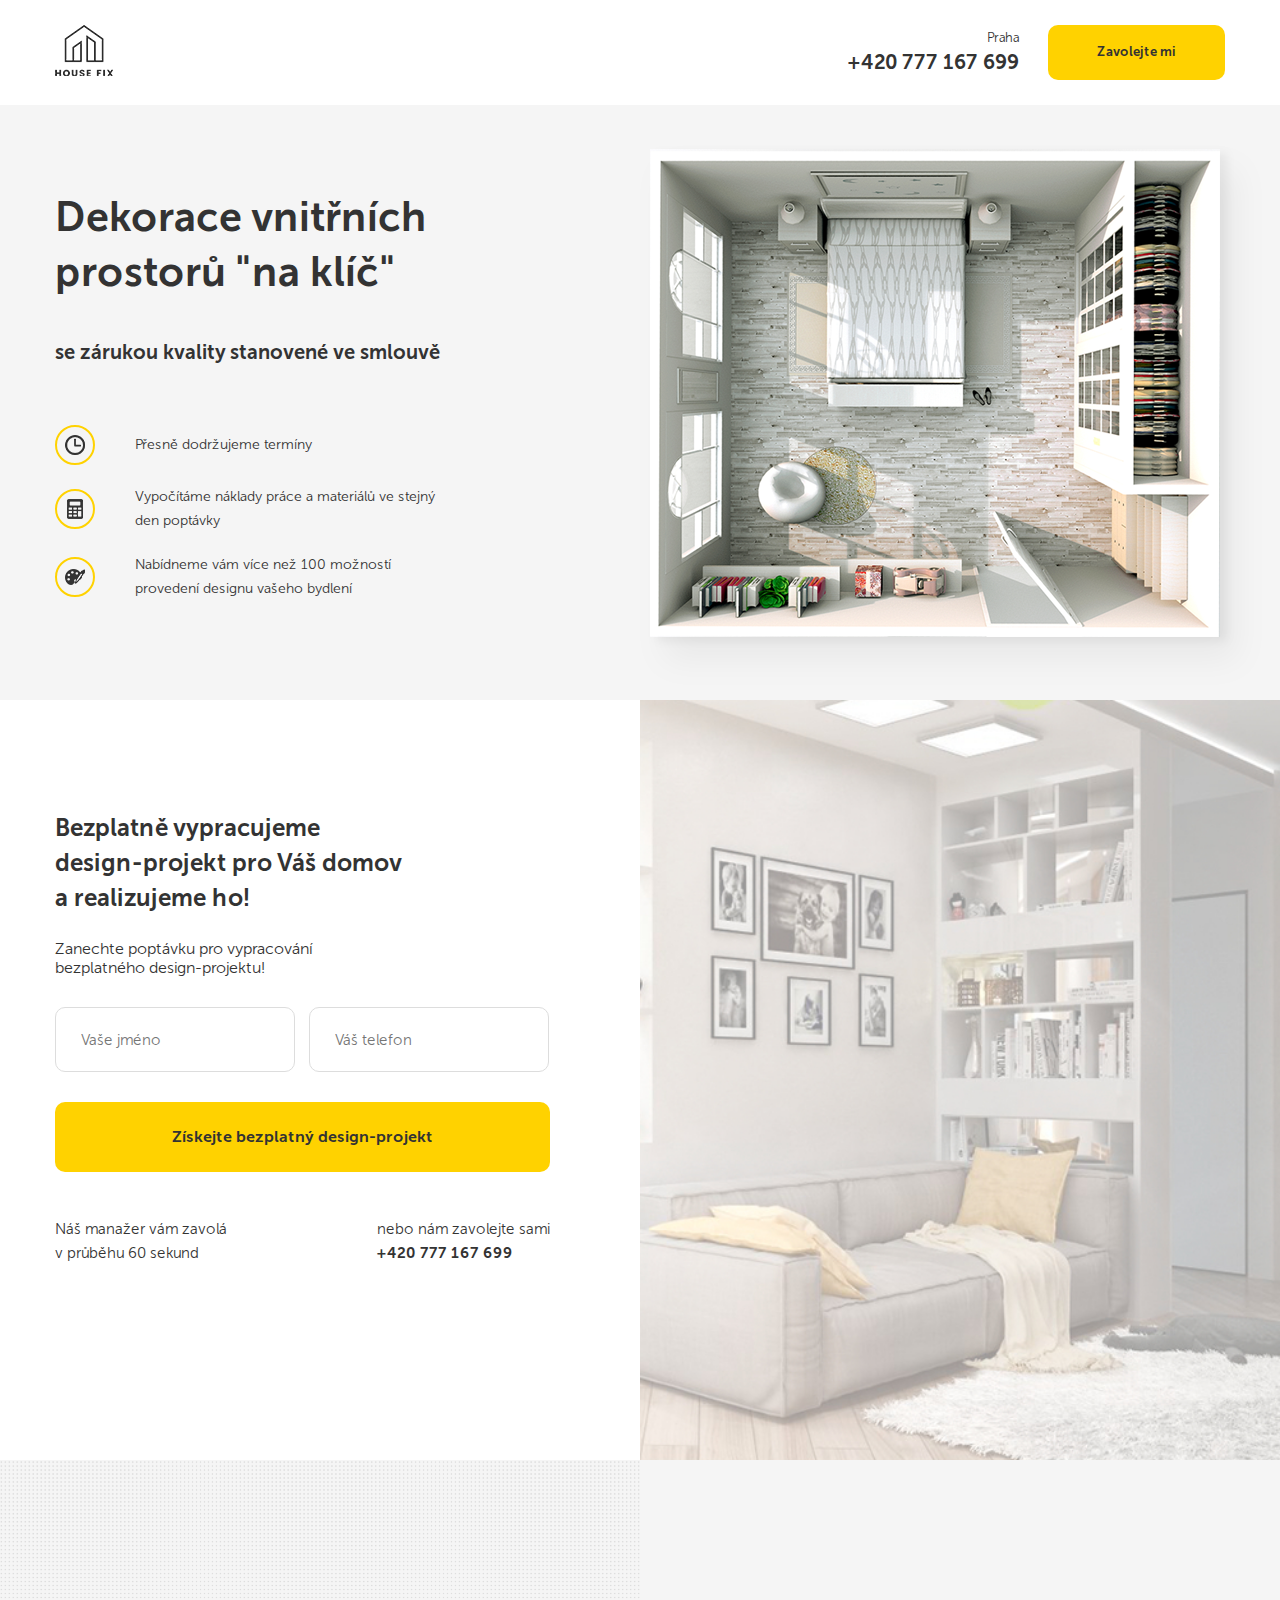
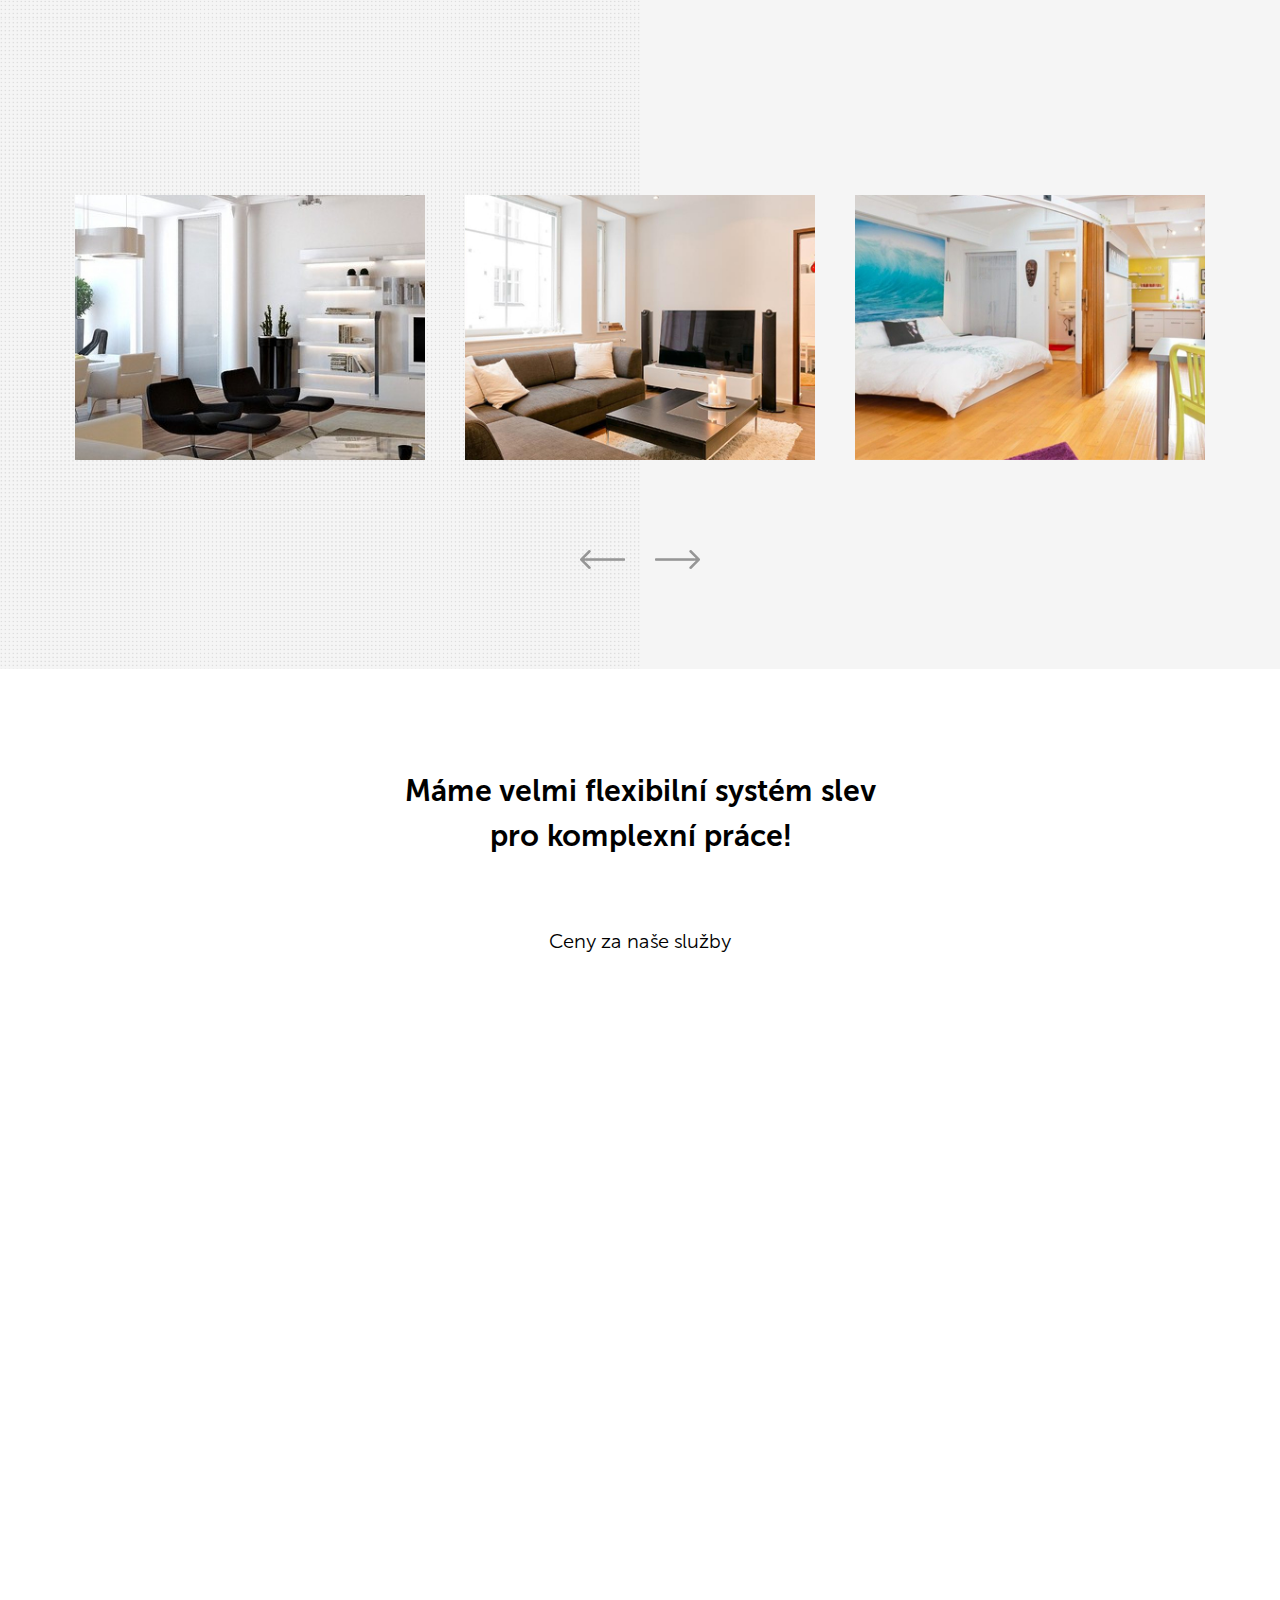
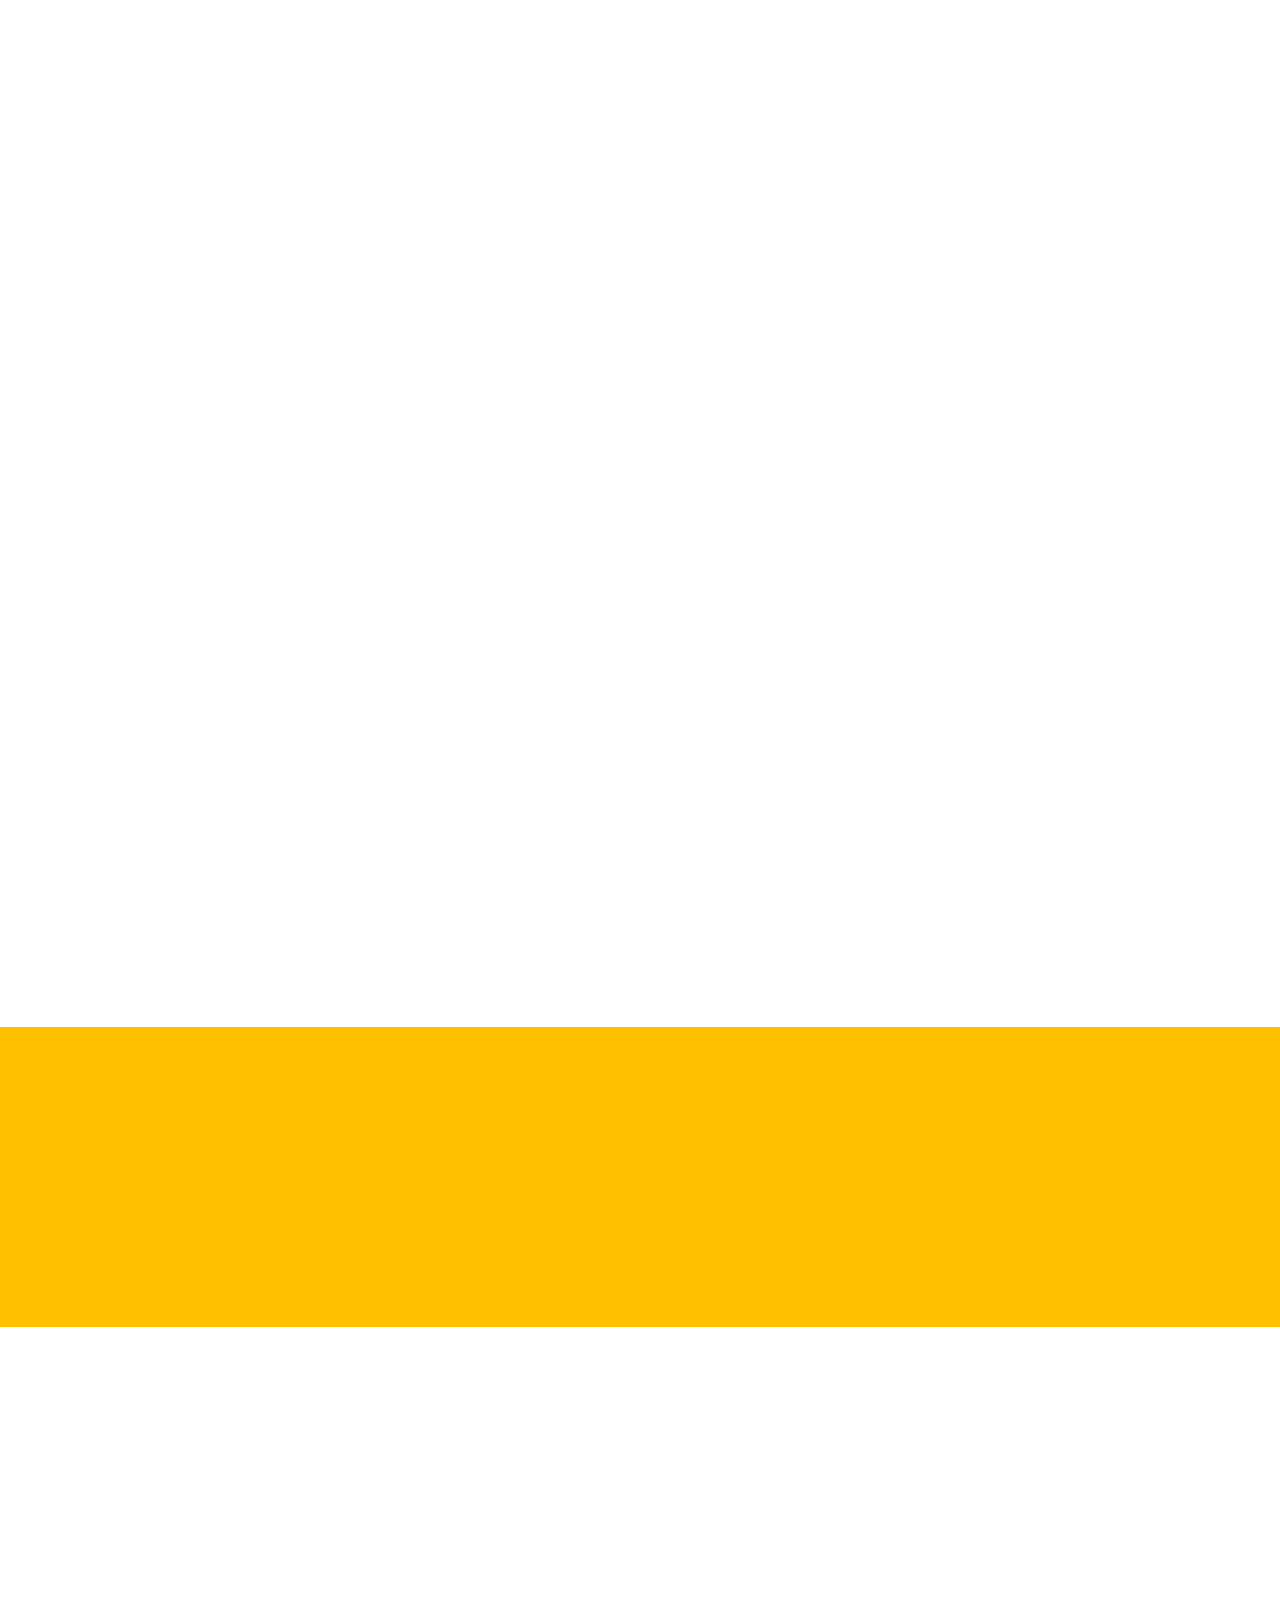
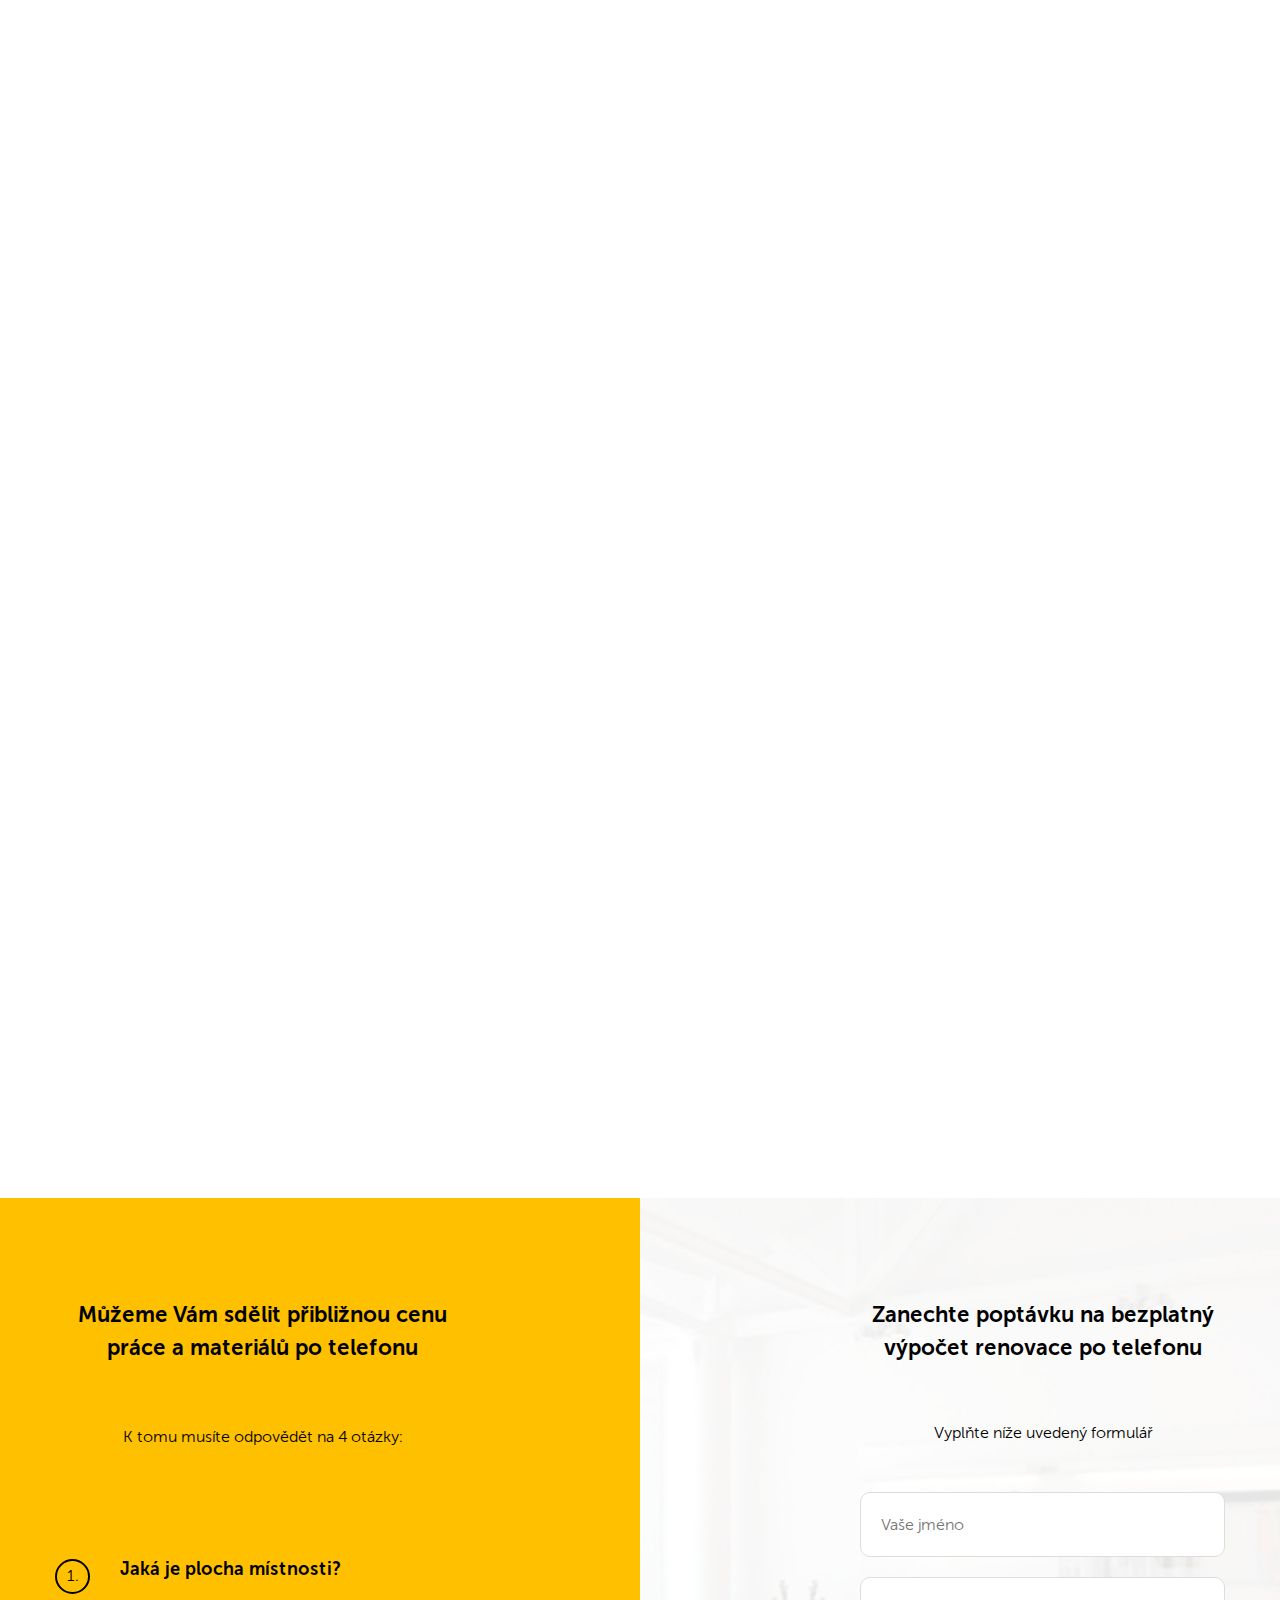
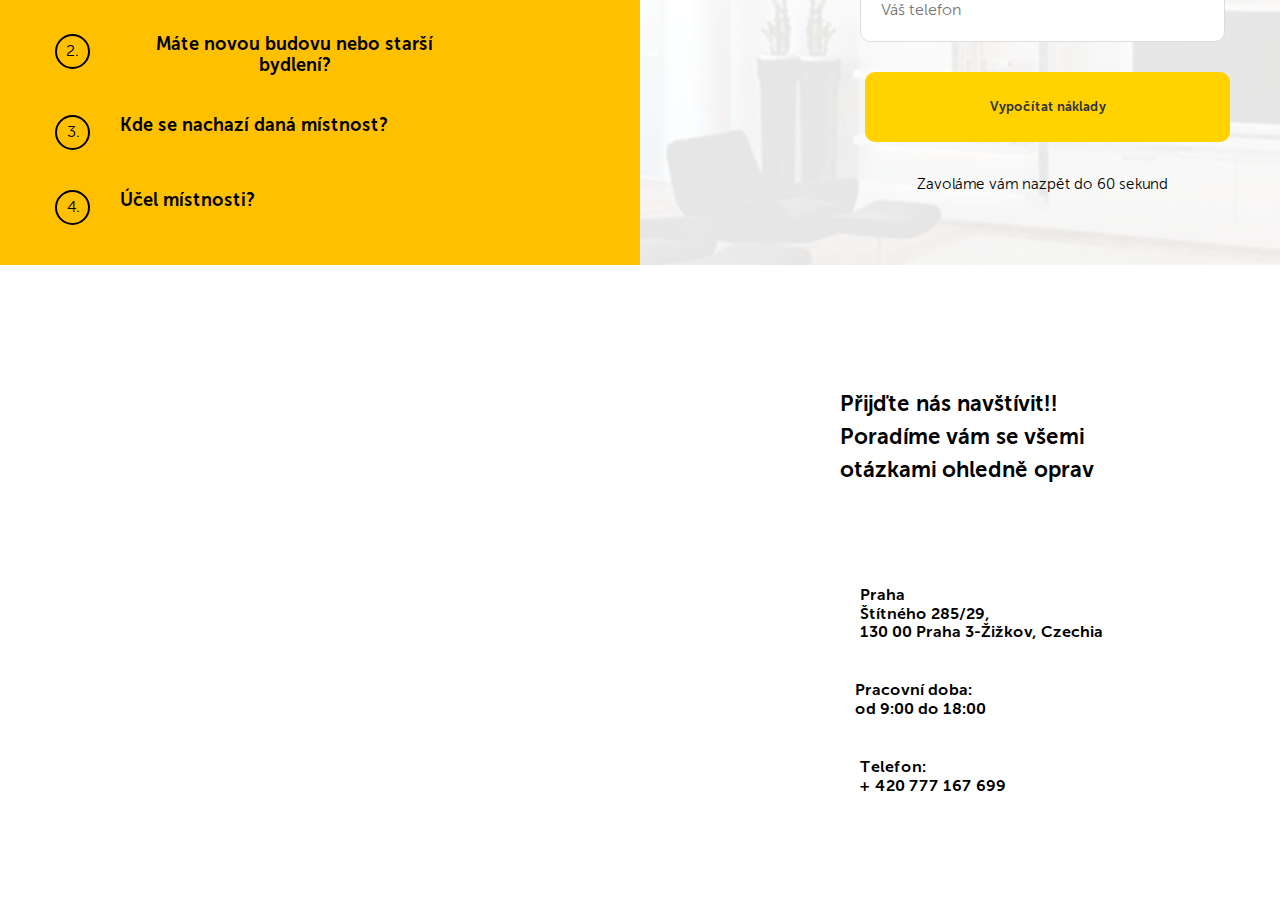
==== commit 4e475cd8: "Priprava" ====
--- a/index.html
+++ b/index.html
@@ -85,7 +85,6 @@
         <section class="portfolio" >
             <div class="container">
                 <h2 class="portfolio-title wow animate__animated animate__fadeInUp">Za dobu práce od roku 2007, <br> jsme realizovali více než 500 oprav bytů a domů</h2>
-                <p>///Příprava slideru////</p>
                 <div class="slider">
                     <img class="slider-item" src="img/portolio1.jpg" alt="portfolio1">
                     <img class="slider-item" src="img/portfolio2.jpg" alt="portfolio2">
